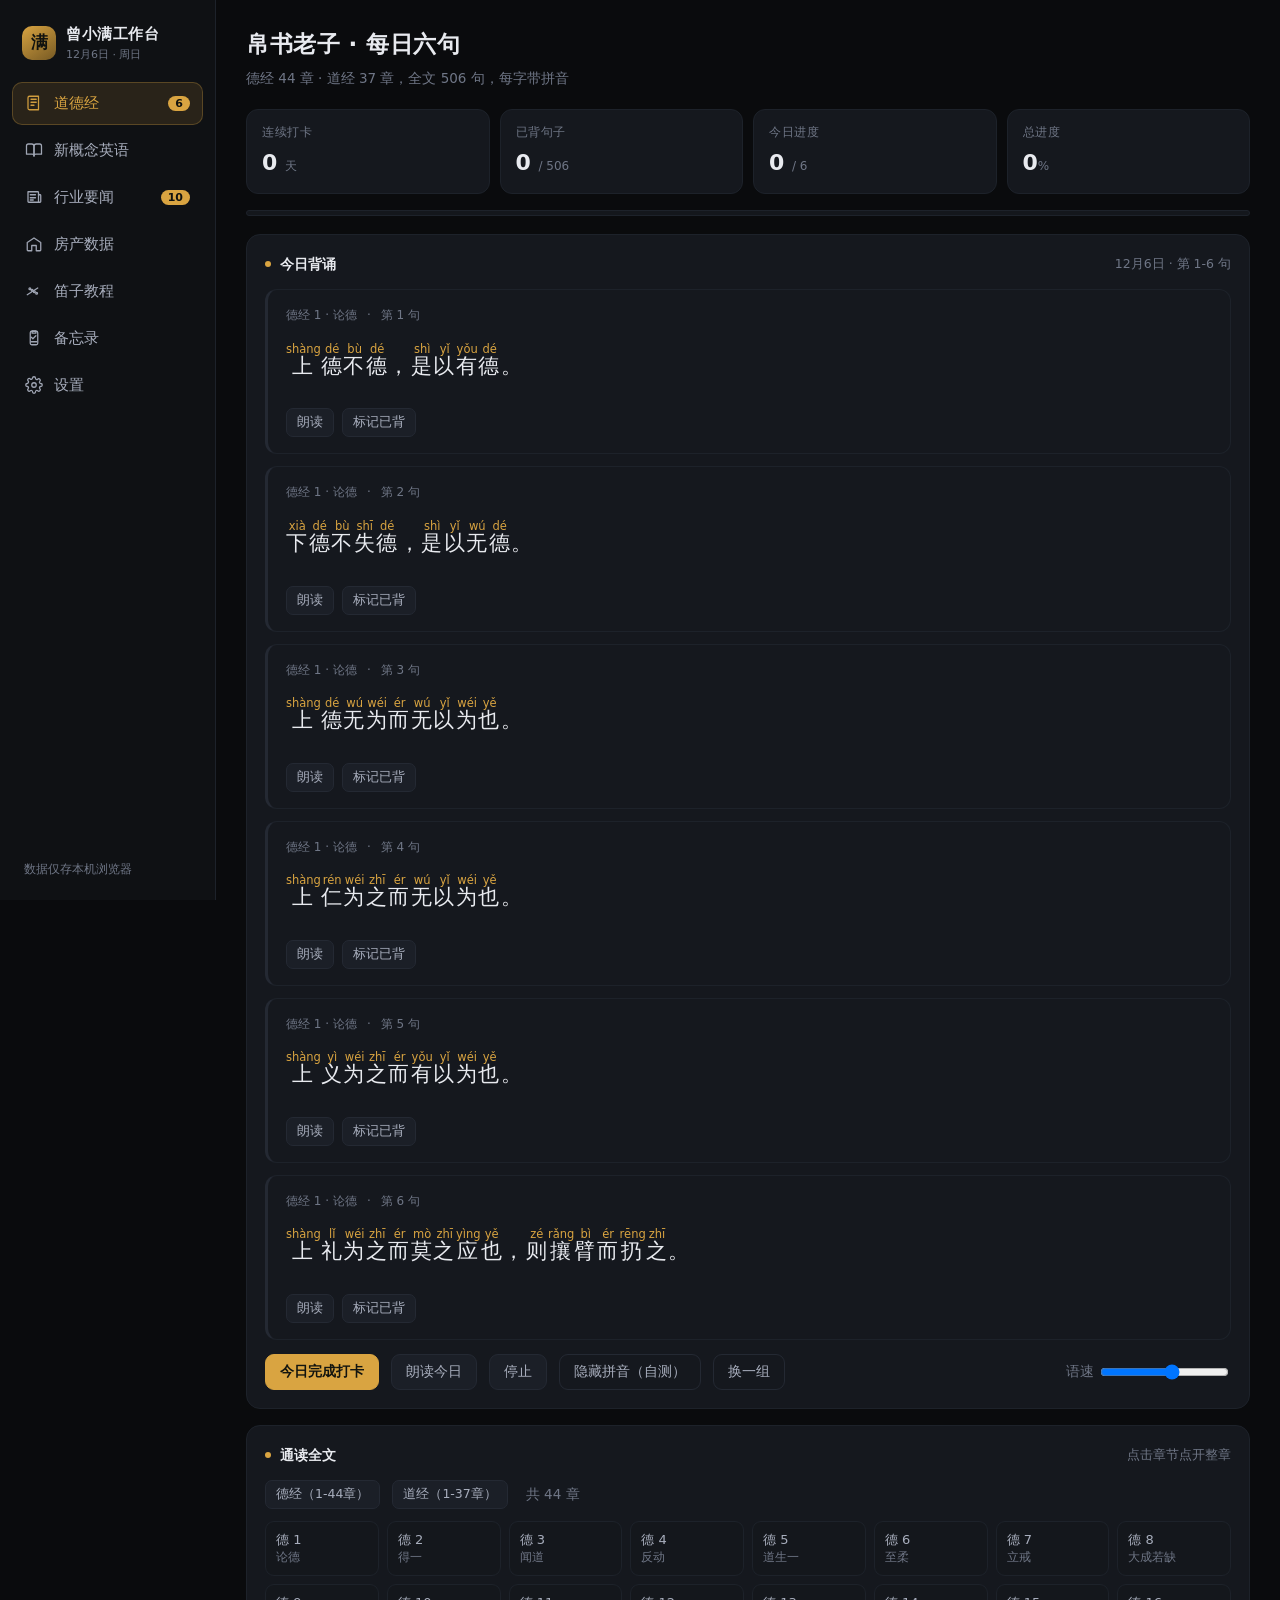
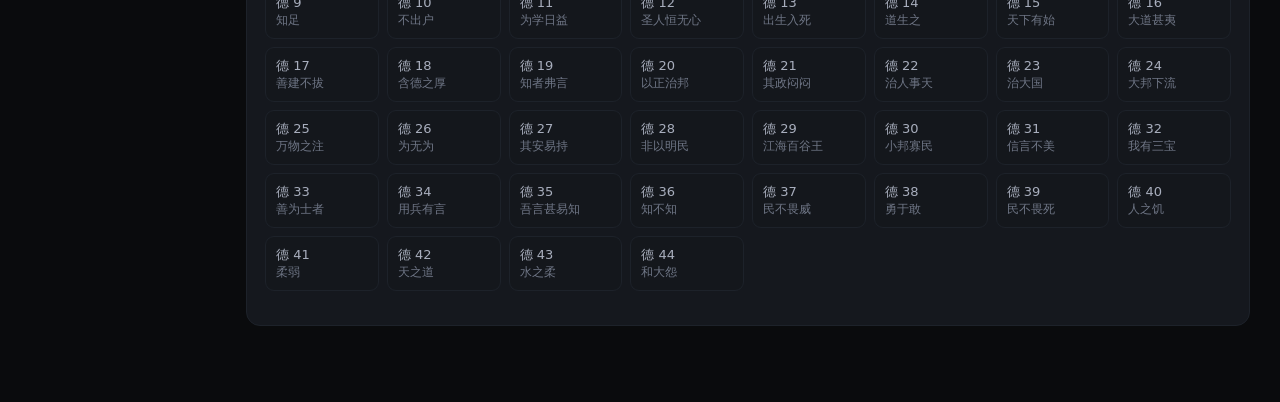
==== index.html @ c58470cd "v1.7: 新增房产数据模块(央行LPR+70城指数+重点城市成交) + 每月19日自动抓取 workflow" ====
<!DOCTYPE html>
<html lang="zh-CN" data-page-node-id="Luz8ak5XFEHIqBhVfdzH4z">
<head data-page-node-id="7lUGBSa52C5rKz70gEhdr4">
<meta charset="UTF-8" data-page-node-id="IwMhmSfh4ZIT3KtiR08w9d">
<meta name="viewport" content="width=device-width, initial-scale=1, viewport-fit=cover" data-page-node-id="08dkoARb58ZtiILYeI0sz1">
<meta name="theme-color" content="#0a0b0d" data-page-node-id="dCWttTe1GUqUoQDDBFRf4I">
<meta http-equiv="Cache-Control" content="no-cache, no-store, must-revalidate" data-page-node-id="1NwEZwRbi9ZlqgXTETFv49">
<title>曾小满工作台</title>
<link rel="manifest" href="manifest.json" data-page-node-id="AVDkP6tYMJr9mOdXj0IAnz">
<link rel="icon" href="img/icon.svg" type="image/svg+xml" data-page-node-id="Hax8AQR1aIvhaW1P1o4qNe">
<link rel="apple-touch-icon" href="img/icon.svg" data-page-node-id="gD5HBX7a0gn1GF2vlXMiFi">
<link rel="stylesheet" href="css/app.css" data-page-node-id="HHECrQnLqqabyIsIvhElID">
</head>
<body data-page-node-id="PocsiNg3I30zT9patgvOGu">

<!-- ============ 侧边导航 ============ -->
<aside class="sidebar" data-page-node-id="FOUEhw876Yixq1wmsqii1W">
  <div class="brand" data-page-node-id="RlIFQmdJxiDcaacjwgnXW1">
    <div class="brand-mark" data-page-node-id="YYNJyfGHpR1i7qrqGJvXm0">满</div>
    <div data-page-node-id="hcUh6gxbhVVAIFBblvk5fF">
      <div class="brand-name" data-page-node-id="RRBYylY0JAmuDzGtoLc6za">曾小满工作台</div>
      <div class="brand-sub" id="todayLabel" data-page-node-id="utsx4I6Cv6FzXMo9dEQek2"></div>
    </div>
  </div>

  <nav class="nav" id="nav" data-page-node-id="cYyTeOq2527cdptrmwfcnu">
    <button class="nav-item active" data-page="ddj" data-page-node-id="C6gcK10HJEV2LJX05V7ef6">
      <svg class="ico" viewBox="0 0 24 24" fill="none" stroke="currentColor" stroke-width="1.7" stroke-linecap="round" stroke-linejoin="round" data-page-node-id="ryz7ilsTwlKafp0VOZvBYE">
        <path d="M4 5a2 2 0 0 1 2-2h12v18H6a2 2 0 0 1-2-2z" data-page-node-id="dybU5FtpGgmdsWSueeFPG3"/><path d="M8 7h7M8 11h7M8 15h4" data-page-node-id="BmCD4wSHDfGoXODVXTSL5e"/>
      </svg>
      <span data-page-node-id="9jwMBr8tv3jcGFJbZ1FCz8">道德经</span><span class="badge" id="badgeDdj" data-page-node-id="RpVi4ZjvvCJjKdtwIa94fu"></span>
    </button>
    <button class="nav-item" data-page="nce" data-page-node-id="2xyaP0ZQq91at9Fxvt2J1S">
      <svg class="ico" viewBox="0 0 24 24" fill="none" stroke="currentColor" stroke-width="1.7" stroke-linecap="round" stroke-linejoin="round" data-page-node-id="2Rf2h5mHnB4oXsJjMPhQJp">
        <path d="M2 6.5A2.5 2.5 0 0 1 4.5 4H9a3 3 0 0 1 3 3v13a2.5 2.5 0 0 0-2.5-2.5H2z" data-page-node-id="5xKIFUFfLBG2kDxR5YjUUT"/>
        <path d="M22 6.5A2.5 2.5 0 0 0 19.5 4H15a3 3 0 0 0-3 3v13a2.5 2.5 0 0 1 2.5-2.5H22z" data-page-node-id="9CnNKI0AAwMBmWBD7gnBSp"/>
      </svg>
      <span data-page-node-id="vf9JyaSODt9KCWkhpWWB2n">新概念英语</span>
    </button>
    <button class="nav-item" data-page="news" data-page-node-id="4YZE0LQQ8DRUGtn1eebu9A">
      <svg class="ico" viewBox="0 0 24 24" fill="none" stroke="currentColor" stroke-width="1.7" stroke-linecap="round" stroke-linejoin="round" data-page-node-id="eGbBC1XbhwiFwAxgkarscE">
        <path d="M4 5h13a1 1 0 0 1 1 1v13H5a1 1 0 0 1-1-1z" data-page-node-id="kd1DsngbKg5f1RSZUX70Vv"/><path d="M18 9h2a1 1 0 0 1 1 1v8a1 1 0 0 1-1 1h-2" data-page-node-id="jc9R0ZQ3zvYRs3a6aEVjCR"/><path d="M7 9h7M7 13h7M7 16h4" data-page-node-id="J7EKRW2H8hFE1WOMZrX7wn"/>
      </svg>
      <span data-page-node-id="fLROBgL7vu8aUaJIuIFXfK">行业要闻</span><span class="badge" id="badgeNews" data-page-node-id="y3aj0ZDEM6xB7IlqQf5Ie8"></span>
    </button>
    <button class="nav-item" data-page="house" data-page-node-id="3EeT4HouSeMaAr3yC5tPfQ">
      <svg class="ico" viewBox="0 0 24 24" fill="none" stroke="currentColor" stroke-width="1.7" stroke-linecap="round" stroke-linejoin="round" data-page-node-id="8VpeYbQnLh7DjTk1Wb2kR3">
        <path d="M3 10l9-6 9 6v10a1 1 0 0 1-1 1h-5v-7h-6v7H4a1 1 0 0 1-1-1z" data-page-node-id="a1BsXw2Rp6WnKy7HpTmZ9J"/>
      </svg>
      <span data-page-node-id="4hBxT9pKqL2cWnYjZm7VnR">房产数据</span>
    </button>
    <button class="nav-item" data-page="flute" data-page-node-id="6DNDGyTHn1Sv8UZuVgrH8E">
      <svg class="ico" viewBox="0 0 24 24" fill="none" stroke="currentColor" stroke-width="1.7" stroke-linecap="round" stroke-linejoin="round" data-page-node-id="PvUoDkMvKPU8tJC6iFeLye">
        <path d="M3 17l14-9" data-page-node-id="6FuBLEncX9RNAD4RdVYesz"/><circle cx="6.5" cy="9" r="1.2" data-page-node-id="vJrytOxiS9z94x91ffuEL2"/><circle cx="9.5" cy="11" r="1.2" data-page-node-id="14ueE5CR1GEbPJ91v8z0W7"/><circle cx="12.5" cy="13" r="1.2" data-page-node-id="voFvx7nWpWFyLs9L4FEH3K"/><circle cx="15.5" cy="15" r="1.2" data-page-node-id="HfoXTAEQYuODHQDOVCivPF"/>
      </svg>
      <span data-page-node-id="6f0JTLal832CPfttPxnN0d">笛子教程</span>
    </button>
    <button class="nav-item" data-page="memo" data-page-node-id="Ja2Nxij6gZ0cDcrIT6blB9">
      <svg class="ico" viewBox="0 0 24 24" fill="none" stroke="currentColor" stroke-width="1.7" stroke-linecap="round" stroke-linejoin="round" data-page-node-id="tuw6QqFr9ivmNo6zjWdeVp">
        <path d="M9 3h6a2 2 0 0 1 2 2v14a2 2 0 0 1-2 2H9a2 2 0 0 1-2-2V5a2 2 0 0 1 2-2z" data-page-node-id="t10vVkef1PZMtI9M4WA4LO"/>
        <path d="M9.5 2.5h5v3h-5z" data-page-node-id="07Ce7qZ5UwAuVZDMhvCS9P"/><path d="M8.5 11l2 2 4-4" data-page-node-id="j0caNa89HBwWFo7AZuQ6Fu"/><path d="M8.5 17h7" data-page-node-id="Q7MuQ8657dwKmuXBcavXuc"/>
      </svg>
      <span data-page-node-id="BHsUxkCpSFmCbnm3fIKbZh">备忘录</span><span class="badge" id="badgeMemo" data-page-node-id="laOmhOYPkXO9mQB9HtvcSL"></span>
    </button>
    <button class="nav-item" data-page="settings" data-page-node-id="e7VZFsTqoCG7Y7XyBzZjJR">
      <svg class="ico" viewBox="0 0 24 24" fill="none" stroke="currentColor" stroke-width="1.7" stroke-linecap="round" stroke-linejoin="round" data-page-node-id="efQCD38U7yTF5gGj9tcvYu">
        <circle cx="12" cy="12" r="3" data-page-node-id="F70PR65SyQMEMqTyAEV7Yk"/><path d="M19.4 15a1.7 1.7 0 0 0 .34 1.87l.06.06a2 2 0 1 1-2.83 2.83l-.06-.06a1.7 1.7 0 0 0-1.87-.34 1.7 1.7 0 0 0-1 1.56V21a2 2 0 1 1-4 0v-.09a1.7 1.7 0 0 0-1.1-1.56 1.7 1.7 0 0 0-1.87.34l-.06.06a2 2 0 1 1-2.83-2.83l.06-.06a1.7 1.7 0 0 0 .34-1.87 1.7 1.7 0 0 0-1.56-1H3a2 2 0 1 1 0-4h.09A1.7 1.7 0 0 0 4.6 8.6a1.7 1.7 0 0 0-.34-1.87l-.06-.06a2 2 0 1 1 2.83-2.83l.06.06a1.7 1.7 0 0 0 1.87.34H9a1.7 1.7 0 0 0 1-1.56V3a2 2 0 1 1 4 0v.09a1.7 1.7 0 0 0 1 1.56 1.7 1.7 0 0 0 1.87-.34l.06-.06a2 2 0 1 1 2.83 2.83l-.06.06a1.7 1.7 0 0 0-.34 1.87V9a1.7 1.7 0 0 0 1.56 1H21a2 2 0 1 1 0 4h-.09a1.7 1.7 0 0 0-1.51 1z" data-page-node-id="Y8hiuijXWQnzWMFpYitsBC"/>
      </svg>
      <span data-page-node-id="EyOkqzqIvqiW78zddom6J6">设置</span>
    </button>
  </nav>

  <div class="side-foot" data-page-node-id="GaqgnZpnGIyjDJIwAmcjCl">
    <div class="mini" id="footTip" data-page-node-id="7lds5l53r2eEzRrZGVGs7T">数据仅存本机浏览器</div>
  </div>
</aside>

<!-- ============ 主内容 ============ -->
<main class="main" data-page-node-id="IpF6J9o9ykCHVHRKhxDVGy">

  <!-- ---------- 道德经 ---------- -->
  <section class="page active" id="page-ddj" data-page-node-id="31OmGoAz9QCEC80JoAWCCa">
    <div class="page-head" data-page-node-id="eLjvFNG22IgmmAgTT7pMkk">
      <h1 class="page-title" data-page-node-id="0ZvUp0k6jldNwvorbAGwcO">帛书老子 · 每日六句</h1>
      <div class="page-desc" data-page-node-id="NY0t2izxuMaiyCQZS0EPNK">德经 44 章 · 道经 37 章，全文 506 句，每字带拼音</div>
    </div>

    <div class="stats" data-page-node-id="b12s8wdujOa0xMdr8Pti9c">
      <div class="stat" data-page-node-id="xLproAgnJKEmWam7WGDYxG"><div class="k" data-page-node-id="erCF8qjcOs9PGKFWu5fKD5">连续打卡</div><div class="v" id="ddjStreak" data-page-node-id="ocdso5XiONxVJo6w9fKche">0 <small data-page-node-id="jB84eVoIRiNdeZRzrXEExO">天</small></div></div>
      <div class="stat" data-page-node-id="rdF0NSXWY6C2Gy2saGCWHJ"><div class="k" data-page-node-id="fZf5BsoP7BAAFQLaqdpySP">已背句子</div><div class="v" id="ddjDone" data-page-node-id="lKnUc12gRhxAT4VlheqvDL">0 <small data-page-node-id="TUkG4rjSvs16J0o28RM6Bo">/ 506</small></div></div>
      <div class="stat" data-page-node-id="UuEYYEglg5v8Mlmjjz1g8d"><div class="k" data-page-node-id="3FYgBZDllNf2R50waZKAMi">今日进度</div><div class="v" id="ddjToday" data-page-node-id="BhsAAVXdFwVDLQM83MyOaH">0 <small data-page-node-id="5iq2mJKdgXOlWhLvHurhwj">/ 6</small></div></div>
      <div class="stat" data-page-node-id="KKOPzlFWFGy1lPndNyfc2f"><div class="k" data-page-node-id="CwMTHqP4WyjRCSgZzn8DBj">总进度</div><div class="v" id="ddjPct" data-page-node-id="Qf0wfWhsTuLp2YKSMXMXBz">0<small data-page-node-id="lwC8MhDHdB8LE6ANcYLquT">%</small></div></div>
    </div>
    <div class="bar" style="margin-bottom:18px" data-page-node-id="PEObBfl4a2Vy0JWCaRjDH9"><i id="ddjBar" style="width:0" data-page-node-id="Y1uYtXj2Cwd6hO2FxTr9MI"></i></div>

    <div class="card" id="ddjReviewCard" style="display:none" data-page-node-id="HeeO3gDLRfovTifofQylLi">
      <div class="card-title" data-page-node-id="C1eauwNc4rMzHdKF8uaLUg"><span class="dot" data-page-node-id="M1ObsSgvvWy5BcZOWtleaL"></span>温故昨日<span class="right" data-page-node-id="NU1H4ww9cZjQBXpP4EcT27">先过一遍昨天背的</span></div>
      <div id="ddjReview" data-page-node-id="iRvx27BY5LGgo4oTvti9Lq"></div>
    </div>

    <div class="card" data-page-node-id="IlM28zqVG8EeJEf2uCtqCP">
      <div class="card-title" data-page-node-id="LTkiL56wcvVyGPZaDYUERI">
        <span class="dot" data-page-node-id="zhzaHH922HHMvSupB3S1WW"></span>今日背诵
        <span class="right" id="ddjTodayLabel" data-page-node-id="9kPDpToE8PgbIRaxNCCKof"></span>
      </div>
      <div id="ddjTodayList" data-page-node-id="nfPOTrKHrlR0q47kePS4Ug"></div>
      <div class="row" style="margin-top:14px" data-page-node-id="OE4R2QyMVZhSIFS5XP8fJk">
        <button class="btn primary" id="ddjFinishBtn" data-page-node-id="jMDUCCcsa1bxczxtnxhbhI">今日完成打卡</button>
        <button class="btn" id="ddjSpeakAll" data-page-node-id="ZCBUynaoF9gihbmUv24Qnh">朗读今日</button>
        <button class="btn" id="ddjStopSpeak" data-page-node-id="4AHgn2pce6CxC2na923aFH">停止</button>
        <button class="btn ghost" id="ddjTogglePy" data-page-node-id="FJPmJeAWni1LteJBeRT793">隐藏拼音（自测）</button>
        <button class="btn ghost" id="ddjResetToday" data-page-node-id="HNGli5F81nxnMnwngJU245">换一组</button>
        <label class="page-desc" style="margin-left:auto;white-space:nowrap" data-page-node-id="zzMNLgdsmF2XjVDLViGJat">语速
          <input type="range" id="ddjRate" min="0.5" max="1.3" step="0.05" value="0.95" style="vertical-align:middle" data-page-node-id="iUlbD2YqnbFiJH0tkjrx3K">
        </label>
      </div>
    </div>

    <div class="card" data-page-node-id="d51GjDrVB1B7Gu4zwcLAC2">
      <div class="card-title" data-page-node-id="LAXwdvuWAdGKonvqUktR95"><span class="dot" data-page-node-id="TfNQIPwFGw1e6dOHIFFlFp"></span>通读全文<span class="right" data-page-node-id="WLWCMRnCaNQuDHMhhpo8LA">点击章节点开整章</span></div>
      <div class="row" style="margin-bottom:12px" data-page-node-id="1jFxy1xNEjfnnJvohynlsj">
        <button class="btn sm" data-part="0" data-page-node-id="eaETsxHQVhNJ7UEOPbmBFE">德经（1-44章）</button>
        <button class="btn sm" data-part="1" data-page-node-id="TxruyKezsmFAQZzAp0wHY9">道经（1-37章）</button>
        <span class="page-desc" style="margin-left:6px" id="ddjPartHint" data-page-node-id="UzREjGGmqCbPkF5KGCjOge"></span>
      </div>
      <div class="chapter-grid" id="ddjChapters" data-page-node-id="cB5DfzbAnzK3tNJ7kf8Vv7"></div>
      <div id="ddjChapterView" style="margin-top:16px" data-page-node-id="UqQA2NoK1X5gri2giokhwB"></div>
    </div>
  </section>

  <!-- ---------- 新概念英语 ---------- -->
  <section class="page" id="page-nce" data-page-node-id="bmCJO1aYeGzGluKzhrM2Xh">
    <div class="page-head" data-page-node-id="R32uTrAio8ZznHXLNvamfy">
      <h1 class="page-title" data-page-node-id="BQyCGV0G44cgSYx7U25QEP">新概念英语 · 点读</h1>
      <div class="page-desc" data-page-node-id="JBZYlsdUeY7dJ9W4Oh8DEH">第一册（英语初级）· 点击句子或单词即可朗读</div>
    </div>

    <div class="card" data-page-node-id="SWFUJx8bw78tfFFjCjEEOq">
      <div class="card-title" data-page-node-id="8sUoLsd30ZeVFn5Q29X4fK"><span class="dot" data-page-node-id="n5EXdV2GyA5VS1cJL6SLfI"></span>选择课文<span class="right" id="nceCount" data-page-node-id="ehWjQI09jOlpII5XtwIGY3"></span></div>
      <div class="nce-list" id="nceList" data-page-node-id="7LMKR4i0vpDfHdOBUwX9Ab"></div>
    </div>

    <div class="card" data-page-node-id="pvBBPvD5UNLGJYIpaspX01">
      <div class="card-title" data-page-node-id="ZD0gsbghOwI8jwjaou40MA">
        <span class="dot" data-page-node-id="bCtf6pWLjgWWlhDPdOF4uG"></span><span id="nceTitle" data-page-node-id="1GHVHuaN62F6ZHa2BRWthh">Lesson</span>
        <span class="right" data-page-node-id="ujmYEj32BZOajDTT3CjdRP">
          <label class="page-desc" data-page-node-id="7LC1IsqLK7uCoqKOrgXxOA">语速 <input type="range" id="nceRate" min="0.5" max="1.3" step="0.05" value="0.9" style="vertical-align:middle" data-page-node-id="veLWXm4aF29N3U5EYPTQ25"></label>
        </span>
      </div>
      <div id="nceBody" data-page-node-id="pEplFR8D31ssmTccjYGz1k"></div>
      <div class="row" style="margin-top:14px" data-page-node-id="CD4ej4NL8EshDKiFyizfHb">
        <button class="btn primary" id="ncePlayAll" data-page-node-id="w7me27mdhPnNVRwDvNANi3">整课朗读</button>
        <button class="btn" id="nceStop" data-page-node-id="yiEO4bxmBRkUz1QkHDtqUT">停止</button>
        <button class="btn ghost" id="nceFollow" data-page-node-id="D9lHkYFGfyyuAgUj7srVoL">跟读模式</button>
        <button class="btn ghost" id="nceToggleZh" data-page-node-id="9ehc1xTLYN5J5M3ZajAV5J">隐藏中文</button>
        <button class="btn ghost" id="nceDictation" data-page-node-id="131a9afa5OT6daK37cZvE0">听写模式</button>
        <button class="btn ghost" id="nceDone" data-page-node-id="pEHkQ41FvSeRkFtpju5Wvg">今日已读打卡</button>
      </div>
    </div>

    <div class="card" data-page-node-id="rIS86JebVBA9ilYYKk0ybv">
      <div class="card-title" data-page-node-id="fx8toXKTqgcN2w11uHxJM5"><span class="dot" data-page-node-id="Km1EUMERGLlHYLEoLBqIkv"></span>本课生词<span class="right" data-page-node-id="zs5BN6pU4xcOmhoGPsfxCc">点击朗读</span></div>
      <div class="chapter-grid" id="nceWords" data-page-node-id="7qRE4BVKZhfgXaGx2MFIQS"></div>
    </div>
  </section>

  <!-- ---------- 行业要闻 ---------- -->
  <section class="page" id="page-news" data-page-node-id="cgK8BPpxSJwmBiBj9LCxPF">
    <div class="page-head" data-page-node-id="Y7qe3U4ZHgCeH35kESSzwg">
      <h1 class="page-title" data-page-node-id="2pUjJaRT4hhldyt8yLFy5y">每日要闻</h1>
      <div class="page-desc" data-page-node-id="p3gYQO3bEzPov1JNbPw4AV">助贷 / 信贷政策 · 房地产动态，每天 10 条，自动更新</div>
    </div>

    <div class="stats" data-page-node-id="Is9cJplQxQZxQoT98OgKTG">
      <div class="stat" data-page-node-id="KykWG8bxhA5e2w3PAFl2in"><div class="k" data-page-node-id="z3mOt6r2hbzmD3esWuBoRB">更新日期</div><div class="v" id="newsDate" style="font-size:17px" data-page-node-id="HcTzdFVNjnEzSuUxm8SMBi">—</div></div>
      <div class="stat" data-page-node-id="gcI4LDhU155oFSEOZMDTpE"><div class="k" data-page-node-id="hrKSI0ojXlDI954zkVEFXz">未读</div><div class="v" id="newsUnread" data-page-node-id="j6OgPSidtB33ohZNj43La3">0 <small data-page-node-id="q79Rc3npfHBBq1iao5S6oa">/ 10</small></div></div>
      <div class="stat" data-page-node-id="UEvaSOPNjvGZCksdwEPMY8"><div class="k" data-page-node-id="H2zG45l2H27QJp55GRPdXV">助贷 / 信贷</div><div class="v" id="newsCredit" data-page-node-id="h0ETEi2Ig9V7zpSiMuJa6Y">0 <small data-page-node-id="vz8oaqeLV1ziAaZRa69aM9">条</small></div></div>
      <div class="stat" data-page-node-id="MrpzoOPdxF7o0RDvWaOSGg"><div class="k" data-page-node-id="FfUFQ4dE3E9vh0Y0gyhCYN">房地产</div><div class="v" id="newsProp" data-page-node-id="bIBI8RrX6QHa45kdWEJQiY">0 <small data-page-node-id="Xil3sWHLVhHqER9SlyA1MG">条</small></div></div>
    </div>

    <div class="row" style="margin-bottom:14px" data-page-node-id="XyW4vhnFVqjyLM8zuvdDrV">
      <button class="btn sm" data-group="all" data-page-node-id="lC2zcTCcuGyKEtEEFAsP72">全部</button>
      <button class="btn sm" data-group="credit" data-page-node-id="JFssdYWhr6G0oz3UdJPmFN">助贷 / 信贷</button>
      <button class="btn sm" data-group="property" data-page-node-id="OOnTlL42zRkCcQQmBIOfVQ">房地产</button>
      <button class="btn ghost sm" id="newsReadAll" data-page-node-id="TAdPG4CrbWfMWvCRaxlA1R">全部标记已读</button>
    </div>

    <div id="newsList" data-page-node-id="qYWG9XsMpBwz8Q5pBCisiB"></div>
  </section>

  <!-- ---------- 房产数据 ---------- -->
  <section class="page" id="page-house">
    <div class="page-head">
      <h1 class="page-title">全国房产数据</h1>
      <div class="page-desc">央行 LPR · 国家统计局 70 城指数 · 重点城市成交（颗粒度：城市/项目级） · 数据更新：<b id="houseUpdated"></b></div>
    </div>

    <div class="card">
      <div class="card-title"><span class="dot"></span>央行 LPR 利率历史<span class="right">每月 20 日 9:15 公布</span></div>
      <div id="houseLprBody"></div>
      <div class="page-desc" style="margin-top:8px">数据源：中国人民银行（pbc.gov.cn）公开公告</div>
    </div>

    <div class="card">
      <div class="card-title"><span class="dot"></span>国家统计局 70 城价格指数（环比）<span class="right">每月 15-18 日发布</span></div>
      <div class="row" style="margin-bottom:8px" id="houseIndexTabs">
        <button class="btn sm active" data-kind="new">新建商品住宅</button>
        <button class="btn sm" data-kind="used">二手住宅</button>
      </div>
      <div id="houseIndexBody"></div>
      <div class="page-desc" style="margin-top:8px">数据源：国家统计局 stats.gov.cn 70 个大中城市商品住宅销售价格指数（环比/同比）</div>
    </div>

    <div class="card">
      <div class="card-title"><span class="dot"></span>重点城市商品房月度成交<span class="right">月报数据</span></div>
      <div id="houseDealBody"></div>
      <div class="page-desc" style="margin-top:8px">数据源：深圳/上海/北京/广州 住建局公开月报（颗粒度：城市整体）</div>
    </div>

    <div class="card" style="background:rgba(255,255,255,0.02)">
      <div class="page-desc">
        <b style="color:var(--text)">⚠️ 数据范围说明</b><br>
        本工作台数据为官方公开的城市/项目级趋势，<b style="color:var(--text)">不包含具体小区的实时挂牌价与逐套成交记录</b>。
        如需查询某个小区的实时挂牌/历史成交，请到贝壳/链家/乐有家 APP 直接搜索；或接入合规的 B 端数据服务（如数粮数据、房讯数据，年费 800-8000 元）。
      </div>
    </div>
  </section>

  <!-- ---------- 笛子教程 ---------- -->
  <section class="page" id="page-flute" data-page-node-id="Z0DUJvIIJkSeXrIYmUklBd">
    <div class="page-head" data-page-node-id="EYM59qx4QhAKJTP3wifVhB">
      <h1 class="page-title" data-page-node-id="NA9mBrtRGDPhESsvmkaqsy">自学竹笛</h1>
      <div class="page-desc" id="fluteDesc" data-page-node-id="SFIi9Jn53ObFCizpuaPI0c">从吹响第一个音到《姑苏行》，每课配视频</div>
    </div>

    <div class="stats" data-page-node-id="I2Lt1RqTQL0KU8AABpwAVa">
      <div class="stat" data-page-node-id="RLTHaQsatpRvX2AGQ2Pmyn"><div class="k" data-page-node-id="gaH3VGleJ6492ogzhghaou">已完成</div><div class="v" id="fluteDone" data-page-node-id="VcL1qS9EhtNeBAJ73TqtQQ">0 <small data-page-node-id="KtmWHC3SebgB3dFweUCLbn">/ 20</small></div></div>
      <div class="stat" data-page-node-id="7lbJolfsivVa7vSQjhoXBH"><div class="k" data-page-node-id="wrQutWdArj3cmeiODxEKNh">连续练习</div><div class="v" id="fluteStreak" data-page-node-id="iMXeSRmFqE9hpBzR1uAyCh">0 <small data-page-node-id="HXUtpqiw4cWmvy700U7wSK">天</small></div></div>
      <div class="stat" data-page-node-id="g2W7uhBb5IEbf3hQL4gej1"><div class="k" data-page-node-id="BQnbtD87NxtLC5lKEOcLMs">今日练习</div><div class="v" id="fluteToday" data-page-node-id="9xj004WtyeEG7EQPM6Uomj">未开始</div></div>
    </div>

    <div class="card" data-page-node-id="n1J4ZM6P3h7secWb27VLGh">
      <div class="card-title" data-page-node-id="9OBE2utkmw4txhlAjoauRD"><span class="dot" data-page-node-id="kd5bKOYzdedYswysabZG1f"></span>练习计时<span class="right" id="fluteTotal" data-page-node-id="DWPZOsCqC7YhJbNXbrbj7r"></span></div>
      <div class="row" data-page-node-id="8doVgTE0HdyAKECABrW4cO">
        <button class="btn primary" id="fluteStart" data-page-node-id="Yy7w7gvFxJ9QhCx55atMK9">开始练习</button>
        <button class="btn" id="fluteStopTimer" data-page-node-id="pWxJOd4ffXnqo6pQhInvF8">结束</button>
        <span id="fluteClock" style="font-size:24px;font-weight:700;letter-spacing:1px" data-page-node-id="OpDANUJKheTxQuApH9tgD6">00:00</span>
        <span class="page-desc" data-page-node-id="UdM7erPly65ypZ10gphO8g">今天已练 <b id="fluteMins" data-page-node-id="QKX7QgySbHIobN1HfcVDsb">0</b> 分钟</span>
      </div>
    </div>

    <div id="fluteCourse" data-page-node-id="jdbdQPlfnuFnFP1scmvn94"></div>

    <!-- 练习备忘录（快捷入口，与「备忘录」页共用同一份数据） -->
    <div class="card" id="memoCard" data-page-node-id="v2wknkDn8J7vRkHNUXxeUa">
      <div class="card-title" data-page-node-id="IViMRx1XojeGm1kcBxwonW">
        <span class="dot" data-page-node-id="pVWQL8nC1NpKsYP1FBGwMY"></span>练习备忘
        <span class="right" id="memoCount" data-page-node-id="GKyYFZxGFkXsATBBEhxKLJ"></span>
      </div>
      <div class="memo-form" data-page-node-id="fvEddNTqApDorrPkmyIhzF">
        <div class="row" data-page-node-id="6M5DemOVK9F1Ozx3DGgZVu">
          <input id="memoQuickText" class="inp" maxlength="200" style="flex:1;min-width:180px" placeholder="随手记一条：今晚练五声音阶 10 分钟…" data-page-node-id="0eeaHiAcDHGshqspwAfWKV" />
          <input type="time" id="memoQuickTime" class="inp sm" title="闹铃时间（可空）" data-page-node-id="bawtWdtsFhwQjzwUXEjm7V" />
          <button class="btn primary sm" id="memoQuickAdd" data-page-node-id="XUrLUxaLAsK9MFMUE0LLAI">添加</button>
        </div>
        <div class="page-desc" style="margin-top:6px" data-page-node-id="DrjQpaKtzCyLm23KgmILw2">日期自动记今天 · 填时间即设闹铃 · <a href="javascript:;" id="memoGo" data-page-node-id="SCqbXp1hV94KrId7prOgL3">打开完整备忘录 →</a></div>
      </div>
      <div id="memoQuickList" data-page-node-id="7P5j8raS1TbLcOHFpjNVYA"></div>
    </div>

    <div class="card" data-page-node-id="moNy3cBCor6buGJB6Wvjef">
      <div class="card-title" data-page-node-id="PWxGHFRftpZWNgcK89Xp3S"><span class="dot" data-page-node-id="rEWCiZCf0hVVGQRx4MeG1q"></span>筒音作 5 指法表<span class="right" data-page-node-id="DIMtqqFIjrQbv0JmDRXDkc">● 按孔　○ 开孔</span></div>
      <table class="finger-table" data-page-node-id="iy0AkKfuZHL1IDqOnfmMPM">
        <thead data-page-node-id="cnz2IlFE6yAp171fI40DvS"><tr data-page-node-id="QL3roMcvjsFXyjn2z4xfWR"><th data-page-node-id="rRpoaxxxAuKtiF5qc8kUjo">音</th><th data-page-node-id="hE7wCY4EIwn4s4KS2niSkd">第1孔</th><th data-page-node-id="DUqLAP1QPhDWvUzDTaWzTJ">第2孔</th><th data-page-node-id="VRLPoqf9MB2s5bPdwQ8LUa">第3孔</th><th data-page-node-id="tG91rVQJx2oMkKIa3HQzpf">第4孔</th><th data-page-node-id="5Kd50GtJAzF5cKDqW7sBDX">第5孔</th><th data-page-node-id="wGLfj53cGoYEV6EApyZFAR">第6孔</th></tr></thead>
        <tbody id="fingerBody" data-page-node-id="gynHsqSKqHqnAhwxWme7of"></tbody>
      </table>
    </div>
  </section>

  <!-- ---------- 备忘录 ---------- -->
  <section class="page" id="page-memo" data-page-node-id="OPgixPLgT5sffTansN58Bn">
    <div class="page-head" data-page-node-id="GmV5ECAFVutmqy8RPczRWx">
      <h1 class="page-title" data-page-node-id="OXDcuceJgiJBrOMwfy1LEv">备忘录</h1>
      <div class="page-desc" data-page-node-id="SHuOFAieJmURigQmDsBRIb">像 iPhone 备忘录一样随手记 · 边写边存 · 日期自动生成</div>
    </div>

    <div class="stats" data-page-node-id="30st7QrndCWfythTYFCs3F">
      <div class="stat" data-page-node-id="HxwF88BHVqF6NvYBr6oHeO"><div class="k" data-page-node-id="GfqaC1NMedudHTTKYUMxQ7">全部</div><div class="v" id="memoStatAll" data-page-node-id="fI7OGzbemnxJhZCPEt8Giq">0 <small data-page-node-id="ODoJ7Fyl3kx22rU0xIVIIA">条</small></div></div>
      <div class="stat" data-page-node-id="iC1fUF9mexE5CAgOH99C76"><div class="k" data-page-node-id="jPzFjq7TKeOkCpK7g8FKCt">今天写</div><div class="v" id="memoStatToday" data-page-node-id="1Jh5OoPDcdgtULxvLpmKTu">0 <small data-page-node-id="okPR9op3R66ZgAfiHWOic4">条</small></div></div>
      <div class="stat" data-page-node-id="qyEM8e6ioIom317HBhydj0"><div class="k" data-page-node-id="rrjVouMdrMmDbNBOgisTY1">待办</div><div class="v" id="memoStatOpen" data-page-node-id="g2DAo62BN0cFsIfbcQyXRD">0 <small data-page-node-id="R7XDNwTDX87zP9jNCwJA9f">条</small></div></div>
      <div class="stat" data-page-node-id="piAhwEwPqQwKQzdkGk7ugU"><div class="k" data-page-node-id="SDVXzGNhgNyZxHoUySGWe2">已完成</div><div class="v" id="memoStatDone" data-page-node-id="rlAlVH6RqkvgBsHlNyZkbJ">0 <small data-page-node-id="iumjLzu4ZXF4ywKre4G7pu">条</small></div></div>
    </div>

    <div class="memo-app" id="memoApp" data-page-node-id="ozJBoSF2vF7phT7uRvBh5C">
      <!-- 左：便签列表 -->
      <div class="memo-side" data-page-node-id="2en98AKipk7lOJp3DGnCkT">
        <div class="memo-top" data-page-node-id="312Va43Mbz2AaWxOnALHTy">
          <input id="memoSearch" class="inp sm" placeholder="搜索备忘…" style="flex:1;min-width:0" data-page-node-id="fQAuvkTIC1EMi86xEzLjXz">
          <button class="btn primary sm" id="memoNew" data-page-node-id="870JBIpFVEj3XtQ6GgsQVP">＋ 新建</button>
        </div>
        <div class="row" id="memoFilter" style="gap:6px;padding:0 2px 8px" data-page-node-id="GGlwt8oO0HNAiEw8h4EZ47">
          <button class="btn sm" data-f="all" data-page-node-id="mQD8lSgbZPjuwBD9YpTQzF">全部</button>
          <button class="btn sm" data-f="open" data-page-node-id="fsV9yyYJnlzVSYU0MRKisH">待办</button>
          <button class="btn sm" data-f="done" data-page-node-id="UpFnjFAhoBLQjAzDEgXF2p">已完成</button>
          <button class="btn sm ghost" id="memoClearDone" style="margin-left:auto" data-page-node-id="AXmFhCQLNhm9EXK24lgNLo">清已完</button>
        </div>
        <div id="memoNotes" class="memo-notes" data-page-node-id="GT764fpsdjClkqkG4bqBHd"></div>
      </div>

      <!-- 右：编辑区 -->
      <div class="memo-pane" data-page-node-id="B398ecJbBqmgDDMlYz4GVu">
        <div id="memoEditor" class="memo-editor" style="display:none" data-page-node-id="3GoRunnk6sngLtiLEv1Gyy">
          <div class="memo-ed-top" data-page-node-id="RMEjFzUIr8nGVNk01vtx89">
            <button class="btn sm ghost memo-back" id="memoBack" data-page-node-id="Q6pXTUg7BwLLBHiCBmGz0U">‹ 返回</button>
            <span class="memo-ed-date" id="memoEdDate" data-page-node-id="Nyr7R21E4bLKB7FDxb6Cbz"></span>
            <span class="memo-saved" id="memoSaved" data-page-node-id="FFw9nWWqzYSqVMfmJZOcVi"></span>
            <span class="memo-ed-acts" data-page-node-id="cpKsIt3J38EzT1CiSrvd0x">
              <button class="btn sm" id="memoDone" data-page-node-id="xRWsJRun2k96VPzWGvdsdc">标记完成</button>
              <button class="btn sm ghost" id="memoPin" data-page-node-id="6ikRKDocifhMajctPxah7x">置顶</button>
              <button class="btn sm ghost" id="memoDel" style="color:#e05252;border-color:#4a2626" data-page-node-id="LWEXWNXh5XipqegvAXDrAa">删除</button>
            </span>
          </div>
          <div class="row" style="gap:8px;padding:0 2px 10px" data-page-node-id="aoXeSAYmkJ63e881wJhL9l">
            <label class="memo-field" data-page-node-id="mVYlIDKoL2AGEnruQTl1dk">日期<input type="date" id="memoEdDay" class="inp sm" data-page-node-id="zntGorw8DiIvgrISyTJ0GZ"></label>
            <label class="memo-field" data-page-node-id="3MDgEa3yTLTRGzcJTihT7A">闹铃<input type="time" id="memoEdTime" class="inp sm" data-page-node-id="QAzchRLR9wwBrMVlDp4AL6"></label>
            <button class="btn sm ghost" id="memoBell" data-page-node-id="QEjyWF8dF7IW4KzPYrPeUW">开启通知</button>
            <button class="btn sm ghost" id="memoTest" data-page-node-id="4IHA8OOXlq0lBqCCqQaf9h">试听铃声</button>
            <span class="page-desc" id="memoPerm" data-page-node-id="m5DyPa3SBPNoPIn1Vx1X71"></span>
          </div>
          <textarea id="memoEdText" class="memo-ta" placeholder="写点什么…&#10;第一行会作为标题，随时写随时存"></textarea>
        </div>
        <div id="memoEmpty" class="empty" data-page-node-id="CLgBp5p4C1FwB2O8kUlb6F">左边选一条，或点「＋ 新建」写一条</div>
      </div>
    </div>
  </section>

  <!-- ---------- 设置 ---------- -->
  <section class="page" id="page-settings" data-page-node-id="LCpTY5JuagyiiGu9Fllf2v">
    <div class="page-head" data-page-node-id="yaDMYZaoFKLIJnCEzfAUON">
      <h1 class="page-title" data-page-node-id="wlxGmWxf0X6UwqaXuibDPI">设置</h1>
      <div class="page-desc" data-page-node-id="d553rmsS6AHZMoDEzBh3iC">所有数据保存在本机浏览器，可导出备份</div>
    </div>

    <div class="card" data-page-node-id="KnNbwcy9upx09uQbuOhEBJ">
      <div class="card-title" data-page-node-id="EZnObWZ6tAE4R6SLCh2AIE"><span class="dot" data-page-node-id="3iuX2IBxjX8WQdElPhYg2k"></span>外观</div>
      <div class="setting-row" data-page-node-id="5yl44ThS6gaxqt2LfAUQqR">
        <div class="label" data-page-node-id="NZu3aImt1tsQFxxUeDAiba"><div class="n" data-page-node-id="4a9okcPZDEFRFu0k9FJ0yo">主题主色</div><div class="d" data-page-node-id="gcukEFW8L3bNPRCXkz74Tm">黑色背景下的强调色</div></div>
        <div class="swatches" id="swatches" data-page-node-id="pDwB11Y6NB0DGfJDQEbA0o"></div>
      </div>
      <div class="setting-row" data-page-node-id="IoX1jOn2r1qPfoCdkysXA0">
        <div class="label" data-page-node-id="a5BX0nWsCKy3iNA4Xi6CC6"><div class="n" data-page-node-id="62sghCaMHZjffqSK3peYyC">道德经正文字号</div><div class="d" data-page-node-id="UbravynA0C1BK7nRfvoxut">手机上建议 17-19</div></div>
        <input type="number" id="setDdjSize" min="15" max="30" step="1" style="width:90px" data-page-node-id="qHAzn3o9CYHHOyzt4512Qh">
      </div>
    </div>

    <div class="card" data-page-node-id="aHTKxSyze7B41BhvEEg95g">
      <div class="card-title" data-page-node-id="xHAhxc3tqKMB7Kg95Vw9j7"><span class="dot" data-page-node-id="298xHa8iE5MHxJpKnAW9vR"></span>学习计划</div>
      <div class="setting-row" data-page-node-id="4kx2Q2jkusQ3MVSMPjGVcA">
        <div class="label" data-page-node-id="BQqOx4NvJknC9NYldCIeoc"><div class="n" data-page-node-id="f1e4luFW4o6rSIWsbyYidI">每日背诵句数</div><div class="d" data-page-node-id="jKpZHjIQhHn8umi98M56Mz">默认 6 句</div></div>
        <input type="number" id="setPerDay" min="1" max="30" step="1" style="width:90px" data-page-node-id="5C2E4AYs7KlSv59XTtIJes">
      </div>
      <div class="setting-row" data-page-node-id="Xn91oWxbu5sN2eLkLF7nHw">
        <div class="label" data-page-node-id="ogpT5e7PASCcjRuYjgqgGj"><div class="n" data-page-node-id="jmjBDIFgzfFjdCb4FQThdN">朗读语音</div><div class="d" data-page-node-id="ajrdTaGh4bsJNYaKg1iQCZ">道德经中文朗读音色</div></div>
        <select id="setVoice" data-page-node-id="kOVxWZAF7cxHYUiYuemUgI"></select>
      </div>
    </div>

    <div class="card" data-page-node-id="S6x9PAC207fVnhrvcYVh7s">
      <div class="card-title" data-page-node-id="XA0rLdonxygj2wIYnPXke6"><span class="dot" data-page-node-id="Redqk3W00H2AWCOQpgxWXB"></span>数据</div>
      <div class="setting-row" data-page-node-id="bFkaZ14PenG6dOhfchiTZ8">
        <div class="label" data-page-node-id="FW9gVG3eXhyrKqBuCb3luw"><div class="n" data-page-node-id="LfU9MDCpRi2AfNW2sOrnSf">导出备份</div><div class="d" data-page-node-id="cfHxv5rwHGths0g305FALf">把打卡记录导出成 JSON 文件</div></div>
        <button class="btn" id="btnExport" data-page-node-id="nn743DFHRejWNpnEfcv1FD">导出</button>
      </div>
      <div class="setting-row" data-page-node-id="hBIyWzJEAlfxQBa7J7r5H4">
        <div class="label" data-page-node-id="LtYk5BAas9iOGwBT6pjMOc"><div class="n" data-page-node-id="60SeMew0ylErZzGdYAh2Rp">导入备份</div><div class="d" data-page-node-id="UedneCtc1fpS1GP4CRIjKd">选择之前导出的 JSON 文件</div></div>
        <button class="btn" id="btnImport" data-page-node-id="ugIavbaObXYNV0awU7sktb">导入</button>
        <input type="file" id="fileImport" accept="application/json" style="display:none" data-page-node-id="HaWl5FL7emmN1Nm7Jjx9I2">
      </div>
      <div class="setting-row" data-page-node-id="1xUT5ZYEGKaPFlpZKJrsrv">
        <div class="label" data-page-node-id="J1XKWSS8bfw1BhPdyAW3js"><div class="n" data-page-node-id="yUDTmcAeDtvxXZknPIHdQy">清空全部记录</div><div class="d" data-page-node-id="nxQXApKHfpJYFVZXZXTWc9">不可恢复</div></div>
        <button class="btn" id="btnClear" style="border-color:#5a2b2b;color:#e05252" data-page-node-id="XdDY1PMW3lXabr9bv01jGp">清空</button>
      </div>
    </div>

    <div class="card" data-page-node-id="jDp1pClYc9bKNb5XcILVqk">
      <div class="card-title" data-page-node-id="AhpMqLlZGuMsAZJE1qTFZz"><span class="dot" data-page-node-id="Al5NDfUFUYzQKfhGA9uumt"></span>跨设备同步<span class="right" id="syncState" data-page-node-id="vrrABvyJrkJJMnviUcpWJr">未开启</span></div>
      <div class="setting-row" data-page-node-id="ihF35t6bEpIDXy3W0GRwMt">
        <div class="label" data-page-node-id="dTEfbR918AsHVtaubLvma6"><div class="n" data-page-node-id="cB43rzV2OiqL5PSwEKJDEM">手机 / 电脑自动同步</div><div class="d" data-page-node-id="ejovGelgtkWSV5uGDl2rGG">已读、打卡、备忘录在多台设备间自动同步；数据存你自己的 GitHub 仓库，密钥只留在本机</div></div>
        <button class="btn" id="syncSetup" data-page-node-id="HJKDjOGRj2DPRsD5qaMGIt">开启同步</button>
      </div>
      <div class="setting-row" data-page-node-id="fJJgBPQDOqfCf7H1PEEwgc">
        <div class="label" data-page-node-id="CHDFSlsKKk6TYSnwQdCIp8"><div class="n" data-page-node-id="WiTLRxQGAYgGBSOIWSuVUN">立即同步</div><div class="d" data-page-node-id="U5RLPARvHFPmoJsg6jr4E8">马上和云端合并一次（取并集，不会互相覆盖）</div></div>
        <button class="btn" id="syncNow" data-page-node-id="sPinP5OtKQbADaF0r6Cs46">同步</button>
      </div>
      <div class="setting-row" data-page-node-id="BjABNdcksfgamlHrw6QagH">
        <div class="label" data-page-node-id="s7P01eKiont5kClupi1lPI"><div class="n" data-page-node-id="Gc0Tn7ZUSh4O5GDiDzOWtM">配对另一台设备</div><div class="d" data-page-node-id="mpPhCCgjAUb1rcDYthcCXA">复制链接发到手机或电脑打开，即自动完成配对</div></div>
        <button class="btn" id="syncPair" data-page-node-id="O9VddlKSP9kI91z785X5pQ">复制配对链接</button>
      </div>
      <div class="setting-row" data-page-node-id="ATlTQFQMBsHGfEX5zlFm5r">
        <div class="label" data-page-node-id="JJLa3DwTTdCG2cGhMaUTgg"><div class="n" data-page-node-id="vcALMhW46DIGs8mA0j7jQs">关闭同步</div><div class="d" data-page-node-id="2bP79KBrrzzlFvtxn9sWcs">本机数据保留，仅停止同步</div></div>
        <button class="btn" id="syncOff" style="border-color:#5a2b2b;color:#e05252" data-page-node-id="xduoEXsFP7w91Cqz9sMEGV">关闭</button>
      </div>
      <div id="syncPairBox" data-page-node-id="p2lOrDry1xrXoud0gNXfqL"></div>
      <div class="page-desc" id="syncTip" style="margin-top:10px" data-page-node-id="HIdeT0AICEHnLgFRJeTeA8"></div>
    </div>

    <div class="card" data-page-node-id="ZwRUck7FHqPH6Vf4sMCWXw">
      <div class="card-title" data-page-node-id="bbawgokdMl7JKJRLQ5JSna"><span class="dot" data-page-node-id="dFqBczWnLJy8gxE7prlhRw"></span>版本与更新<span class="right" id="verLabel" data-page-node-id="xTJJ6DBqT9Rc0RiFtQQK7H">v1.6</span></div>
      <div class="setting-row" data-page-node-id="aEbtd1FBmRjbnr8NnMRzMK">
        <div class="label" data-page-node-id="CnA8nTOkIRsF2opLbEepym"><div class="n" data-page-node-id="kAU1qhuclOZgaoQwJ7wjeq">强制刷新到最新版</div><div class="d" data-page-node-id="QB6n3eykLdWSPSCBnUWe7C">页面没变化时点一下，会清掉离线缓存并重新加载</div></div>
        <button class="btn" id="btnUpdate" data-page-node-id="spNmFMEZgIFdRj87rsd5Px">刷新</button>
      </div>
    </div>

    <div class="card" data-page-node-id="DCuxOCogR2h9XJOIDL5X3Q">
      <div class="card-title" data-page-node-id="61P1vjuoE5VEOfkCvDKljj"><span class="dot" data-page-node-id="Yl2VhbG69cTLs41Z2ynrVl"></span>说明</div>
      <div class="page-desc" style="line-height:1.9" data-page-node-id="RU3pn1ETGfBPcAlPYtUAZe">
        · 老子文本依帛书甲、乙本整理本录入，德经在前、道经在后，与传世本次序不同；异体字、借字保留帛书原貌，个别字与常见通行本有出入，供背诵参考。<br data-page-node-id="3IjVQlWNmUwofYPt9NJRoH">
        · 拼音由脚本自动生成并做多音字人工校正，其中「一」「不」按普通话变调规则标注。<br data-page-node-id="IMPKN5FU8FZHyBfqiwvRrO">
        · 备忘录：日期自动记今天，填闹铃时间后到点提醒（需先开启通知）；数据只存本机。
        · 点读使用浏览器内置语音合成，Chrome / Edge / Safari 效果最佳。
      </div>
    </div>
  </section>
</main>

<!-- ============ 移动端底部导航 ============ -->
<nav class="tabbar mobile-only" id="tabbar" data-page-node-id="25qydMxgOPjydSBtknLHnu">
  <button class="tab active" data-page="ddj" data-page-node-id="oqK0U6nLusAWhB7B0ash2N">
    <svg viewBox="0 0 24 24" fill="none" stroke="currentColor" stroke-width="1.7" stroke-linecap="round" data-page-node-id="gTWzxPz8CVrqA6SvGJ5RJ7"><path d="M4 5a2 2 0 0 1 2-2h12v18H6a2 2 0 0 1-2-2z" data-page-node-id="X82bdiLfjSC7XDZAko6JnU"/><path d="M8 7h7M8 11h7" data-page-node-id="mILYKgA2BtpRSlIsxwDY0h"/></svg>
    道德经
  </button>
  <button class="tab" data-page="nce" data-page-node-id="eGwgURoGTm1i2ESHfUYVno">
    <svg viewBox="0 0 24 24" fill="none" stroke="currentColor" stroke-width="1.7" stroke-linecap="round" data-page-node-id="G9FgAlYomZuCu6tN32PFDm"><path d="M2 6.5A2.5 2.5 0 0 1 4.5 4H9a3 3 0 0 1 3 3v13a2.5 2.5 0 0 0-2.5-2.5H2z" data-page-node-id="uftr1WRp5fm15LpLSedW6a"/><path d="M22 6.5A2.5 2.5 0 0 0 19.5 4H15a3 3 0 0 0-3 3v13a2.5 2.5 0 0 1 2.5-2.5H22z" data-page-node-id="QEE1HFh6jinfiU1HNozaCi"/></svg>
    英语
  </button>
  <button class="tab" data-page="news" data-page-node-id="51GlCyjIxGijP1wD9bD93A">
    <svg viewBox="0 0 24 24" fill="none" stroke="currentColor" stroke-width="1.7" stroke-linecap="round" data-page-node-id="CMgWL0ZqW5JALJVIMSnuGE"><path d="M4 5h13a1 1 0 0 1 1 1v13H5a1 1 0 0 1-1-1z" data-page-node-id="CHaalTaOFLpMS4353fiyUr"/><path d="M7 9h7M7 13h7M7 16h4" data-page-node-id="E2H0XsOHJ5pH2Xo3XezjXv"/></svg>
    要闻
  </button>
  <button class="tab" data-page="news" data-page-node-id="51GlCyjIxGijP1wD9bD93A">
    <svg viewBox="0 0 24 24" fill="none" stroke="currentColor" stroke-width="1.7" stroke-linecap="round"><path d="M4 5h13a1 1 0 0 1 1 1v13H5a1 1 0 0 1-1-1z"/><path d="M18 9h2a1 1 0 0 1 1 1v8a1 1 0 0 1-1 1h-2"/><path d="M7 9h7M7 13h7M7 16h4"/></svg>
    要闻
  </button>
  <button class="tab" data-page="house">
    <svg viewBox="0 0 24 24" fill="none" stroke="currentColor" stroke-width="1.7" stroke-linecap="round"><path d="M3 10l9-6 9 6v10a1 1 0 0 1-1 1h-5v-7h-6v7H4a1 1 0 0 1-1-1z"/></svg>
    房产
  </button>
  <button class="tab" data-page="flute" data-page-node-id="bLXO7cO8AMy7R6Gjp1FR8R">
    <svg viewBox="0 0 24 24" fill="none" stroke="currentColor" stroke-width="1.7" stroke-linecap="round" data-page-node-id="YEjyZ6uE4TRzhooMQEaq3s"><path d="M3 17l14-9" data-page-node-id="GHVQEENweSt0KhZvIkENVq"/><circle cx="9.5" cy="11" r="1.2" data-page-node-id="wClQ7qCOdD0hWJv6GD7miV"/><circle cx="12.5" cy="13" r="1.2" data-page-node-id="nK3QsddVskRvlTIHjdtCwf"/></svg>
    笛子
  </button>
  <button class="tab" data-page="memo" data-page-node-id="ntWfle9VkL5aq1kTMZszCN">
    <svg viewBox="0 0 24 24" fill="none" stroke="currentColor" stroke-width="1.7" stroke-linecap="round" stroke-linejoin="round" data-page-node-id="0fYkhwDZIA9ZbBiKA27rAQ"><path d="M9 3h6a2 2 0 0 1 2 2v14a2 2 0 0 1-2 2H9a2 2 0 0 1-2-2V5a2 2 0 0 1 2-2z" data-page-node-id="hMDgCZgEzHQEAXU63Gtgd0"/><path d="M8.5 11l2 2 4-4" data-page-node-id="5hubVHD0JHoUzoH141G4Ff"/></svg>
    备忘
  </button>
  <button class="tab" data-page="settings" data-page-node-id="DBjj8mLYE5SgRpj5WIKgjC">
    <svg viewBox="0 0 24 24" fill="none" stroke="currentColor" stroke-width="1.7" data-page-node-id="YuLUGTXBh9HGkiYE6an6It"><circle cx="12" cy="12" r="3" data-page-node-id="foAwqEXCFIhpuuBTfWW2NC"/><path d="M12 2v3M12 19v3M2 12h3M19 12h3" stroke-linecap="round" data-page-node-id="oXjGkT7xCcHg8bPrPtD2kG"/></svg>
    设置
  </button>
</nav>

<div class="toast" id="toast" data-page-node-id="7UQrwUfcwj99SyZGqWxbgp"></div>

<script src="js/data/daodejing.js"></script>
<script src="js/data/nce.js"></script>
<script src="js/data/news.js"></script>
<script src="js/data/flute.js"></script>
<script src="js/store.js"></script>
<script src="js/mod/ddj.js"></script>
<script src="js/mod/nce.js"></script>
<script src="js/mod/news.js"></script>
<script src="js/data/house.js"></script>
<script src="js/mod/house.js"></script>
<script src="js/mod/flute.js"></script>
<script src="js/mod/memo.js"></script>
<script src="js/sync.js"></script>
<script src="js/app.js"></script>
</body>
</html>
---- css/app.css ----
/* 曾小满工作台 · 黑色主题
   主色通过 --accent 变量控制，可在设置中切换 */
:root {
  --accent: #d9a441;
  --bg: #0a0b0d;
  --bg-1: #0f1114;
  --bg-2: #14171c;
  --card: #15181e;
  --card-2: #1b1f27;
  --line: #242933;
  --line-soft: #1d222a;
  --text: #e8eaef;
  --text-2: #a8aebd;
  --dim: #6f7686;
  --ok: #4caf7d;
  --danger: #e05252;
  /* 中国股市习惯：涨红跌绿 */
  --up: #e05252;
  --down: #4caf7d;
  --radius: 14px;
  --sidebar-w: 216px;
  --font: "PingFang SC", "Microsoft YaHei", "Noto Sans SC", -apple-system, system-ui, sans-serif;
}

* { box-sizing: border-box; }

html, body {
  margin: 0; padding: 0;
  background: var(--bg);
  color: var(--text);
  font-family: var(--font);
  -webkit-font-smoothing: antialiased;
}

body {
  display: flex;
  min-height: 100vh;
  font-size: 15px;
  line-height: 1.6;
}

::-webkit-scrollbar { width: 10px; height: 10px; }
::-webkit-scrollbar-thumb { background: #262b34; border-radius: 6px; border: 2px solid var(--bg); }
::-webkit-scrollbar-thumb:hover { background: #333a46; }
::-webkit-scrollbar-track { background: transparent; }

a { color: var(--accent); text-decoration: none; }
a:hover { text-decoration: underline; }
button { font-family: inherit; }

/* ---------------- 侧边导航 ---------------- */
.sidebar {
  width: var(--sidebar-w);
  flex: 0 0 var(--sidebar-w);
  background: var(--bg-1);
  border-right: 1px solid var(--line-soft);
  display: flex;
  flex-direction: column;
  position: sticky;
  top: 0;
  height: 100vh;
  padding: 18px 12px 14px;
  z-index: 20;
}

.brand {
  padding: 4px 10px 18px;
  display: flex; align-items: center; gap: 10px;
}
.brand-mark {
  width: 34px; height: 34px; flex: 0 0 34px;
  border-radius: 10px;
  background: linear-gradient(145deg, var(--accent), color-mix(in srgb, var(--accent) 55%, #000));
  display: grid; place-items: center;
  font-weight: 800; color: #10120f; font-size: 17px;
}
.brand-name { font-size: 15px; font-weight: 700; letter-spacing: .5px; }
.brand-sub { font-size: 11px; color: var(--dim); }

.nav { display: flex; flex-direction: column; gap: 4px; }
.nav-item {
  display: flex; align-items: center; gap: 11px;
  padding: 11px 12px;
  border-radius: 10px;
  color: var(--text-2);
  cursor: pointer;
  border: 1px solid transparent;
  transition: .16s;
  text-align: left;
  background: none;
  font-size: 14.5px;
  width: 100%;
}
.nav-item:hover { background: var(--card); color: var(--text); }
.nav-item.active {
  background: color-mix(in srgb, var(--accent) 13%, transparent);
  color: var(--accent);
  border-color: color-mix(in srgb, var(--accent) 28%, transparent);
}
.nav-item .ico { width: 18px; height: 18px; flex: 0 0 18px; opacity: .95; }
.nav-item .badge {
  margin-left: auto;
  font-size: 11px;
  background: var(--accent);
  color: #10120f;
  border-radius: 20px;
  padding: 1px 7px;
  font-weight: 700;
}

.side-foot { margin-top: auto; display: flex; flex-direction: column; gap: 6px; }
.side-foot .mini {
  font-size: 12px; color: var(--dim); padding: 7px 12px; cursor: pointer;
  border-radius: 8px; background: none; border: none; text-align: left; color: var(--dim);
}
.side-foot .mini:hover { background: var(--card); color: var(--text-2); }

/* ---------------- 主区 ---------------- */
.main { flex: 1; min-width: 0; padding: 26px 30px 60px; max-width: 1180px; }
.page { display: none; animation: fade .22s ease; }
.page.active { display: block; }
@keyframes fade { from { opacity: 0; transform: translateY(6px); } to { opacity: 1; transform: none; } }

.page-head { margin-bottom: 20px; }
.page-title { font-size: 23px; font-weight: 700; margin: 0 0 5px; letter-spacing: .5px; }
.page-desc { color: var(--dim); font-size: 13.5px; }

.card {
  background: var(--card);
  border: 1px solid var(--line-soft);
  border-radius: var(--radius);
  padding: 18px;
  margin-bottom: 16px;
}
.card-title {
  font-size: 14px; font-weight: 700; color: var(--text);
  margin: 0 0 14px; display: flex; align-items: center; gap: 9px;
}
.card-title .dot { width: 6px; height: 6px; border-radius: 50%; background: var(--accent); }
.card-title .right { margin-left: auto; font-weight: 400; font-size: 12.5px; color: var(--dim); }

.row { display: flex; gap: 12px; flex-wrap: wrap; align-items: center; }

.btn {
  background: var(--card-2);
  border: 1px solid var(--line);
  color: var(--text-2);
  padding: 8px 14px;
  border-radius: 9px;
  cursor: pointer;
  font-size: 13.5px;
  transition: .15s;
}
.btn:hover { border-color: var(--accent); color: var(--text); }
.btn.primary { background: var(--accent); color: #12140f; border-color: var(--accent); font-weight: 600; }
.btn.primary:hover { filter: brightness(1.08); }
.btn.ghost { background: transparent; }
.btn.sm { padding: 5px 10px; font-size: 12.5px; border-radius: 7px; }
.btn.done { background: color-mix(in srgb, var(--ok) 16%, transparent); border-color: var(--ok); color: var(--ok); }

select, input[type="text"], input[type="number"] {
  background: var(--bg-2);
  border: 1px solid var(--line);
  color: var(--text);
  padding: 8px 11px;
  border-radius: 9px;
  font-size: 13.5px;
  font-family: inherit;
  outline: none;
}
select:focus, input:focus { border-color: var(--accent); }

/* ---------------- 统计条 ---------------- */
.stats { display: flex; gap: 10px; flex-wrap: wrap; margin-bottom: 16px; }
.stat {
  flex: 1; min-width: 108px;
  background: var(--card);
  border: 1px solid var(--line-soft);
  border-radius: 12px;
  padding: 13px 15px;
}
.stat .k { font-size: 11.5px; color: var(--dim); letter-spacing: .5px; }
.stat .v { font-size: 22px; font-weight: 700; margin-top: 3px; }
.stat .v small { font-size: 12px; color: var(--dim); font-weight: 400; }

.bar { height: 6px; background: var(--bg-2); border-radius: 6px; overflow: hidden; border: 1px solid var(--line-soft); }
.bar > i { display: block; height: 100%; background: var(--accent); border-radius: 6px; transition: width .4s; }

/* ---------------- 道德经 ---------------- */
.ddj-sent {
  background: var(--card);
  border: 1px solid var(--line-soft);
  border-left: 3px solid var(--line);
  border-radius: 12px;
  padding: 16px 18px;
  margin-bottom: 12px;
  transition: .18s;
}
.ddj-sent.ok { border-left-color: var(--ok); background: color-mix(in srgb, var(--ok) 6%, var(--card)); }
/* 朗读中：高亮当前句，跟着声音走 */
.ddj-sent.speaking {
  border-left-color: var(--accent);
  background: color-mix(in srgb, var(--accent) 12%, var(--card));
  box-shadow: 0 0 0 1px color-mix(in srgb, var(--accent) 35%, transparent);
}
.ddj-sent .meta {
  font-size: 12px; color: var(--dim); margin-bottom: 10px;
  display: flex; align-items: center; gap: 10px;
}
.ddj-sent .text {
  font-size: 21px;
  line-height: 2.9;
  letter-spacing: 1.5px;
  font-family: "Songti SC", "SimSun", "Noto Serif SC", serif;
  word-break: break-all;
}
.ddj-sent .text.no-py { line-height: 2.1; font-size: 23px; }

ruby { ruby-position: over; }
rt {
  font-size: 11.5px;
  color: var(--accent);
  font-family: var(--font);
  letter-spacing: 0;
  font-weight: 500;
  user-select: none;
}
.ddj-sent .acts { margin-top: 12px; display: flex; gap: 8px; flex-wrap: wrap; }

.chapter-grid { display: grid; grid-template-columns: repeat(auto-fill, minmax(112px, 1fr)); gap: 8px; }
.chapter-btn {
  background: var(--bg-2);
  border: 1px solid var(--line-soft);
  border-radius: 9px;
  padding: 9px 10px;
  cursor: pointer;
  color: var(--text-2);
  font-size: 13px;
  text-align: left;
  transition: .15s;
}
.chapter-btn:hover { border-color: var(--accent); color: var(--text); }
.chapter-btn.has { color: var(--accent); }
.chapter-btn b { display: block; font-size: 12px; color: var(--dim); font-weight: 400; }

/* ---------------- 英语 ---------------- */
.nce-list { display: flex; gap: 8px; flex-wrap: wrap; margin-bottom: 16px; }
.nce-chip {
  background: var(--bg-2); border: 1px solid var(--line-soft);
  border-radius: 9px; padding: 7px 12px; cursor: pointer;
  color: var(--text-2); font-size: 13px; transition: .15s;
}
.nce-chip:hover { border-color: var(--accent); }
.nce-chip.active { background: color-mix(in srgb, var(--accent) 15%, transparent); border-color: var(--accent); color: var(--accent); }

.line-row {
  padding: 11px 13px;
  border-radius: 10px;
  cursor: pointer;
  transition: .14s;
  border: 1px solid transparent;
}
.line-row:hover { background: var(--bg-2); border-color: var(--line-soft); }
.line-row.playing { background: color-mix(in srgb, var(--accent) 10%, transparent); border-color: color-mix(in srgb, var(--accent) 35%, transparent); }
.line-en { font-size: 17px; line-height: 1.85; letter-spacing: .2px; }
.word { cursor: pointer; border-radius: 4px; padding: 0 .5px; transition: .12s; }
.word:hover { background: color-mix(in srgb, var(--accent) 30%, transparent); color: #fff; }
.line-zh { font-size: 13.5px; color: var(--dim); margin-top: 3px; }
.line-zh.hide { display: none; }
.line-en.blur { filter: blur(6px); cursor: pointer; transition: .2s; }
.line-en.blur:hover { filter: blur(3px); }
.line-en.revealed { filter: none; }
.line-row .num { color: var(--dim); font-size: 12px; margin-right: 8px; }

.word-card {
  background: var(--bg-2); border: 1px solid var(--line-soft);
  border-radius: 10px; padding: 10px 12px; cursor: pointer;
}
.word-card:hover { border-color: var(--accent); }
.word-card .w { font-size: 15px; font-weight: 600; }
.word-card .ph { font-size: 12px; color: var(--accent); }
.word-card .z { font-size: 12.5px; color: var(--dim); }

/* ---------------- 新闻 ---------------- */
.news-item {
  background: var(--card);
  border: 1px solid var(--line-soft);
  border-radius: 12px;
  padding: 15px 17px;
  margin-bottom: 10px;
  display: flex;
  gap: 13px;
  transition: .15s;
}
.news-item:hover { border-color: var(--line); }
.news-item.read { opacity: .5; }
.news-item .idx {
  flex: 0 0 26px; height: 26px; border-radius: 7px;
  background: var(--bg-2); display: grid; place-items: center;
  font-size: 12px; color: var(--dim); font-weight: 700;
}
.news-item .body { flex: 1; min-width: 0; }
.news-item .t { font-size: 15.5px; font-weight: 600; line-height: 1.5; margin-bottom: 5px; }
.news-item .s { font-size: 13px; color: var(--text-2); line-height: 1.65; }
.news-item .m { font-size: 12px; color: var(--dim); margin-top: 7px; display: flex; gap: 12px; align-items: center; flex-wrap: wrap; }
.tag {
  font-size: 11px; padding: 1.5px 8px; border-radius: 20px;
  border: 1px solid var(--line); color: var(--text-2);
}
.tag.credit { color: var(--accent); border-color: color-mix(in srgb, var(--accent) 45%, transparent); }
.tag.property { color: #6fb3f0; border-color: #2c4a68; }
.news-item .acts { display: flex; flex-direction: column; gap: 6px; flex: 0 0 auto; }

/* ---------------- 笛子 ---------------- */
.stage-block { margin-bottom: 18px; }
.stage-head {
  display: flex; align-items: baseline; gap: 10px; margin-bottom: 10px;
  padding-bottom: 8px; border-bottom: 1px solid var(--line-soft);
}
.stage-head .n { font-size: 15px; font-weight: 700; }
.stage-head .d { font-size: 12.5px; color: var(--dim); }

.lesson {
  background: var(--card); border: 1px solid var(--line-soft);
  border-radius: 12px; padding: 14px 16px; margin-bottom: 9px;
}
.lesson-top { display: flex; align-items: center; gap: 10px; cursor: pointer; }
.lesson-top .t { font-size: 15px; font-weight: 600; }
.lesson-top .g { font-size: 12.5px; color: var(--dim); }
.lesson-top .right { margin-left: auto; display: flex; gap: 7px; align-items: center; }
.lesson-body { display: none; margin-top: 13px; }
.lesson.open .lesson-body { display: block; }
.lesson.done .lesson-top .t { color: var(--ok); }

.video-wrap {
  position: relative; width: 100%; aspect-ratio: 16 / 9;
  background: #000; border-radius: 10px; overflow: hidden; margin-bottom: 12px;
}
.video-wrap iframe { width: 100%; height: 100%; border: 0; display: block; }

/* 视频时长徽章 */
.vdur {
  margin-left: 8px; font-size: 11.5px; color: var(--dim);
  background: #1b1f27; border: 1px solid var(--line);
  border-radius: 6px; padding: 1px 6px; white-space: nowrap;
}

/* 全屏时铺满屏幕，去掉圆角和 16:9 限制 */
.video-wrap:fullscreen,
.video-wrap:-webkit-full-screen,
.video-wrap:-moz-full-screen {
  width: 100vw; height: 100vh; aspect-ratio: auto; border-radius: 0; margin: 0;
}

/* APP 内全屏：容器铺满屏幕（配合原生横屏 + 隐藏系统栏） */
.video-wrap.app-fs {
  position: fixed; left: 0; top: 0; right: 0; bottom: 0;
  width: 100vw; height: 100vh; max-height: 100vh;
  aspect-ratio: auto; border-radius: 0; margin: 0; z-index: 9999; background: #000;
}
.video-wrap.app-fs iframe { width: 100%; height: 100%; }
.fs-exit {
  position: fixed; right: 14px; top: 14px; z-index: 10000;
  background: rgba(0, 0, 0, .6); color: #fff; border: 1px solid rgba(255, 255, 255, .3);
  border-radius: 8px; padding: 8px 14px; font-size: 14px; cursor: pointer;
}

.tips { margin: 0; padding-left: 18px; color: var(--text-2); font-size: 13.5px; }
.tips li { margin-bottom: 4px; }

.finger-table { width: 100%; border-collapse: collapse; font-size: 13px; }
.finger-table th, .finger-table td {
  border: 1px solid var(--line-soft); padding: 7px 9px; text-align: center;
}
.finger-table th { background: var(--bg-2); color: var(--text-2); font-weight: 600; }
.finger-table td.note { color: var(--accent); font-weight: 600; white-space: nowrap; }
.finger-table .on { color: var(--accent); }
.finger-table .off { color: var(--dim); }

/* ---------------- 设置 / 通用 ---------------- */
.setting-row {
  display: flex; align-items: center; gap: 12px;
  padding: 12px 0; border-bottom: 1px solid var(--line-soft);
}
.setting-row:last-child { border-bottom: none; }
.setting-row .label { flex: 1; }
.setting-row .label .n { font-size: 14px; }
.setting-row .label .d { font-size: 12.5px; color: var(--dim); }
.swatches { display: flex; gap: 8px; }
.swatch { width: 26px; height: 26px; border-radius: 50%; cursor: pointer; border: 2px solid transparent; }
.swatch.on { border-color: var(--text); }

/* ---------------- 练习备忘录 ---------------- */
.memo-form { margin-bottom: 4px; }
.inp {
  background: var(--bg-2); border: 1px solid var(--line); color: var(--text);
  border-radius: 9px; padding: 9px 12px; font-size: 14px; width: 100%;
  font-family: inherit; outline: none; transition: .15s;
}
.inp:focus { border-color: var(--accent); }
.inp.sm { width: auto; padding: 6px 9px; font-size: 13px; }
.inp::placeholder { color: var(--dim); }
.memo-field {
  display: inline-flex; align-items: center; gap: 6px;
  font-size: 12.5px; color: var(--dim);
}
/* 深色主题下让日期/时间选择器图标可见 */
.inp[type="date"]::-webkit-calendar-picker-indicator,
.inp[type="time"]::-webkit-calendar-picker-indicator { filter: invert(1) opacity(.65); cursor: pointer; }

/* ---- iPhone 备忘录风格：左列表 + 右编辑 ---- */
.memo-app {
  display: grid; grid-template-columns: 300px 1fr; gap: 14px; align-items: start;
}
.memo-side {
  background: var(--card); border: 1px solid var(--line-soft); border-radius: var(--radius);
  padding: 12px; position: sticky; top: 14px;
}
.memo-top { display: flex; gap: 8px; align-items: center; margin-bottom: 8px; }
.memo-notes { max-height: 62vh; overflow-y: auto; margin: 0 -4px; padding: 0 4px; }
.memo-note {
  padding: 10px 11px; border-radius: 10px; cursor: pointer; margin-bottom: 6px;
  border: 1px solid transparent; background: transparent; transition: .14s; position: relative;
}
.memo-note:hover { background: var(--bg-2); }
.memo-note.on { background: color-mix(in srgb, var(--accent) 14%, transparent); border-color: color-mix(in srgb, var(--accent) 40%, transparent); }
.memo-note.done .memo-note-t { text-decoration: line-through; color: var(--dim); }
.memo-note-top { display: flex; align-items: baseline; gap: 8px; }
.memo-note-t {
  font-size: 14.5px; font-weight: 600; flex: 1; min-width: 0;
  overflow: hidden; text-overflow: ellipsis; white-space: nowrap;
}
.memo-note-d { font-size: 11.5px; color: var(--dim); flex: 0 0 auto; }
.memo-note-p {
  font-size: 12.5px; color: var(--dim); margin-top: 2px;
  overflow: hidden; text-overflow: ellipsis; white-space: nowrap;
}
.memo-note-m { display: flex; gap: 6px; margin-top: 6px; flex-wrap: wrap; }
.memo-pin {
  position: absolute; right: 8px; top: 8px; font-size: 10px; color: var(--accent);
  border: 1px solid color-mix(in srgb, var(--accent) 40%, transparent);
  border-radius: 20px; padding: 0 6px;
}

.memo-pane {
  background: var(--card); border: 1px solid var(--line-soft); border-radius: var(--radius);
  padding: 14px; min-height: 62vh;
}
.memo-ed-top {
  display: flex; align-items: center; gap: 8px; flex-wrap: wrap;
  padding-bottom: 6px; border-bottom: 1px solid var(--line-soft); margin-bottom: 10px;
}
.memo-ed-date { font-size: 12.5px; color: var(--dim); }
.memo-saved { font-size: 11.5px; color: var(--ok); }
.memo-ed-acts { margin-left: auto; display: flex; gap: 6px; flex-wrap: wrap; }
.memo-back { display: none; }
.memo-ta {
  width: 100%; min-height: 46vh; resize: vertical;
  background: transparent; border: 0; outline: none; color: var(--text);
  font-family: inherit; font-size: 15.5px; line-height: 1.85; padding: 2px;
}
.memo-ta::placeholder { color: var(--dim); }

.memo-item {
  display: flex; align-items: flex-start; gap: 10px;
  padding: 11px 12px; border: 1px solid var(--line-soft); border-radius: 10px;
  margin-bottom: 8px; background: var(--bg-2); transition: .15s;
}
.memo-item:hover { border-color: var(--line); }
.memo-item.overdue { border-left: 3px solid var(--warn, #e8833a); }
.memo-item.done { opacity: .5; }
.memo-item.done .memo-text { text-decoration: line-through; }
.memo-item.ringing { animation: ring 1s ease 3; border-color: var(--accent); }

.memo-check {
  flex: 0 0 18px; width: 18px; height: 18px; margin-top: 2px; cursor: pointer;
  border: 1.5px solid var(--line); border-radius: 5px; background: transparent;
  position: relative; transition: .15s;
}
.memo-check:hover { border-color: var(--accent); }
.memo-check.on { background: var(--ok, #4ec97e); border-color: var(--ok, #4ec97e); }
.memo-check.on::after {
  content: ""; position: absolute; left: 5px; top: 1.5px;
  width: 5px; height: 10px; border: solid #0a0b0d;
  border-width: 0 2px 2px 0; transform: rotate(45deg);
}
.memo-body { flex: 1; min-width: 0; }
.memo-text { font-size: 14.5px; line-height: 1.6; word-break: break-word; }
.memo-meta { display: flex; gap: 10px; align-items: center; flex-wrap: wrap; margin-top: 5px; }
.memo-date {
  font-size: 11.5px; color: var(--dim); border: 1px solid var(--line-soft);
  border-radius: 20px; padding: 1px 9px;
}
.memo-date.today { color: var(--accent); border-color: color-mix(in srgb, var(--accent) 45%, transparent); }
.memo-date.od { color: #e8833a; border-color: #5a3a1e; }
.memo-date.tomorrow, .memo-date.future { color: var(--text-2); }
.memo-date.ok { color: var(--ok, #4ec97e); border-color: var(--ok, #4ec97e); }
.memo-bell { font-size: 12px; color: var(--accent); }
.memo-del {
  flex: 0 0 auto; background: transparent; border: none; color: var(--dim);
  font-size: 19px; line-height: 1; cursor: pointer; padding: 0 2px;
}
.memo-del:hover { color: #e05c5c; }

@keyframes ring {
  0%, 100% { box-shadow: 0 0 0 0 transparent; }
  50% { box-shadow: 0 0 0 3px color-mix(in srgb, var(--accent) 35%, transparent); }
}

.empty { color: var(--dim); text-align: center; padding: 40px 0; font-size: 14px; }

/* 房产数据模块 */
.kv-table { width: 100%; border-collapse: collapse; font-size: 13px; }
.kv-table th, .kv-table td { padding: 8px 10px; text-align: left; border-bottom: 1px solid var(--line-soft); }
.kv-table th { color: var(--text-2); font-weight: 500; background: var(--bg-1); position: sticky; top: 0; }
.kv-table td.num, .kv-table th.num { text-align: right; font-variant-numeric: tabular-nums; }
.kv-table tbody tr:hover { background: rgba(255,255,255,0.02); }
.kv-table tbody tr:last-child td { border-bottom: none; }
.chart-wrap { background: var(--bg-1); border: 1px solid var(--line-soft); border-radius: 10px; padding: 8px 8px 4px; margin: 4px 0; }
.input { background: var(--bg-1); color: var(--text); border: 1px solid var(--line); border-radius: 8px; padding: 5px 8px; font-family: inherit; font-size: 13px; outline: none; }
.input:focus { border-color: var(--accent); }

.toast {
  position: fixed; bottom: 26px; left: 50%; transform: translateX(-50%) translateY(20px);
  background: var(--card-2); border: 1px solid var(--line); color: var(--text);
  padding: 10px 18px; border-radius: 10px; font-size: 13.5px;
  opacity: 0; pointer-events: none; transition: .25s; z-index: 100;
}
.toast.show { opacity: 1; transform: translateX(-50%) translateY(0); }

.mobile-only { display: none; }

/* ---------------- 移动端 ---------------- */
@media (max-width: 820px) {
  body { flex-direction: column; }
  .sidebar {
    display: none;
  }
  .main { padding: 16px 14px 88px; max-width: 100%; }
  .page-title { font-size: 20px; }
  .ddj-sent .text { font-size: 19px; line-height: 2.7; }
  .news-item { flex-direction: column; }
  .news-item .acts { flex-direction: row; }
  .tabbar {
    position: fixed; bottom: 0; left: 0; right: 0;
    background: var(--bg-1); border-top: 1px solid var(--line);
    display: flex; z-index: 50;
    padding-bottom: env(safe-area-inset-bottom);
  }
  .tabbar .tab {
    flex: 1; padding: 9px 4px 8px; text-align: center;
    background: none; border: none; color: var(--dim); font-size: 11px;
    display: flex; flex-direction: column; align-items: center; gap: 3px; cursor: pointer;
  }
  .tabbar .tab.active { color: var(--accent); }
  .tabbar .tab svg { width: 20px; height: 20px; }
  .mobile-only { display: flex; }

  /* 备忘录：手机上先列表，点进去全屏编辑 */
  .memo-app { grid-template-columns: 1fr; gap: 10px; }
  .memo-side { position: static; padding: 10px; }
  .memo-notes { max-height: none; }
  .memo-pane { display: none; min-height: 70vh; }
  .memo-app.editing .memo-side { display: none; }
  .memo-app.editing .memo-pane { display: block; }
  .memo-back { display: inline-block; }
  .memo-ed-acts { margin-left: 0; width: 100%; }
  .memo-ta { min-height: 52vh; }
}
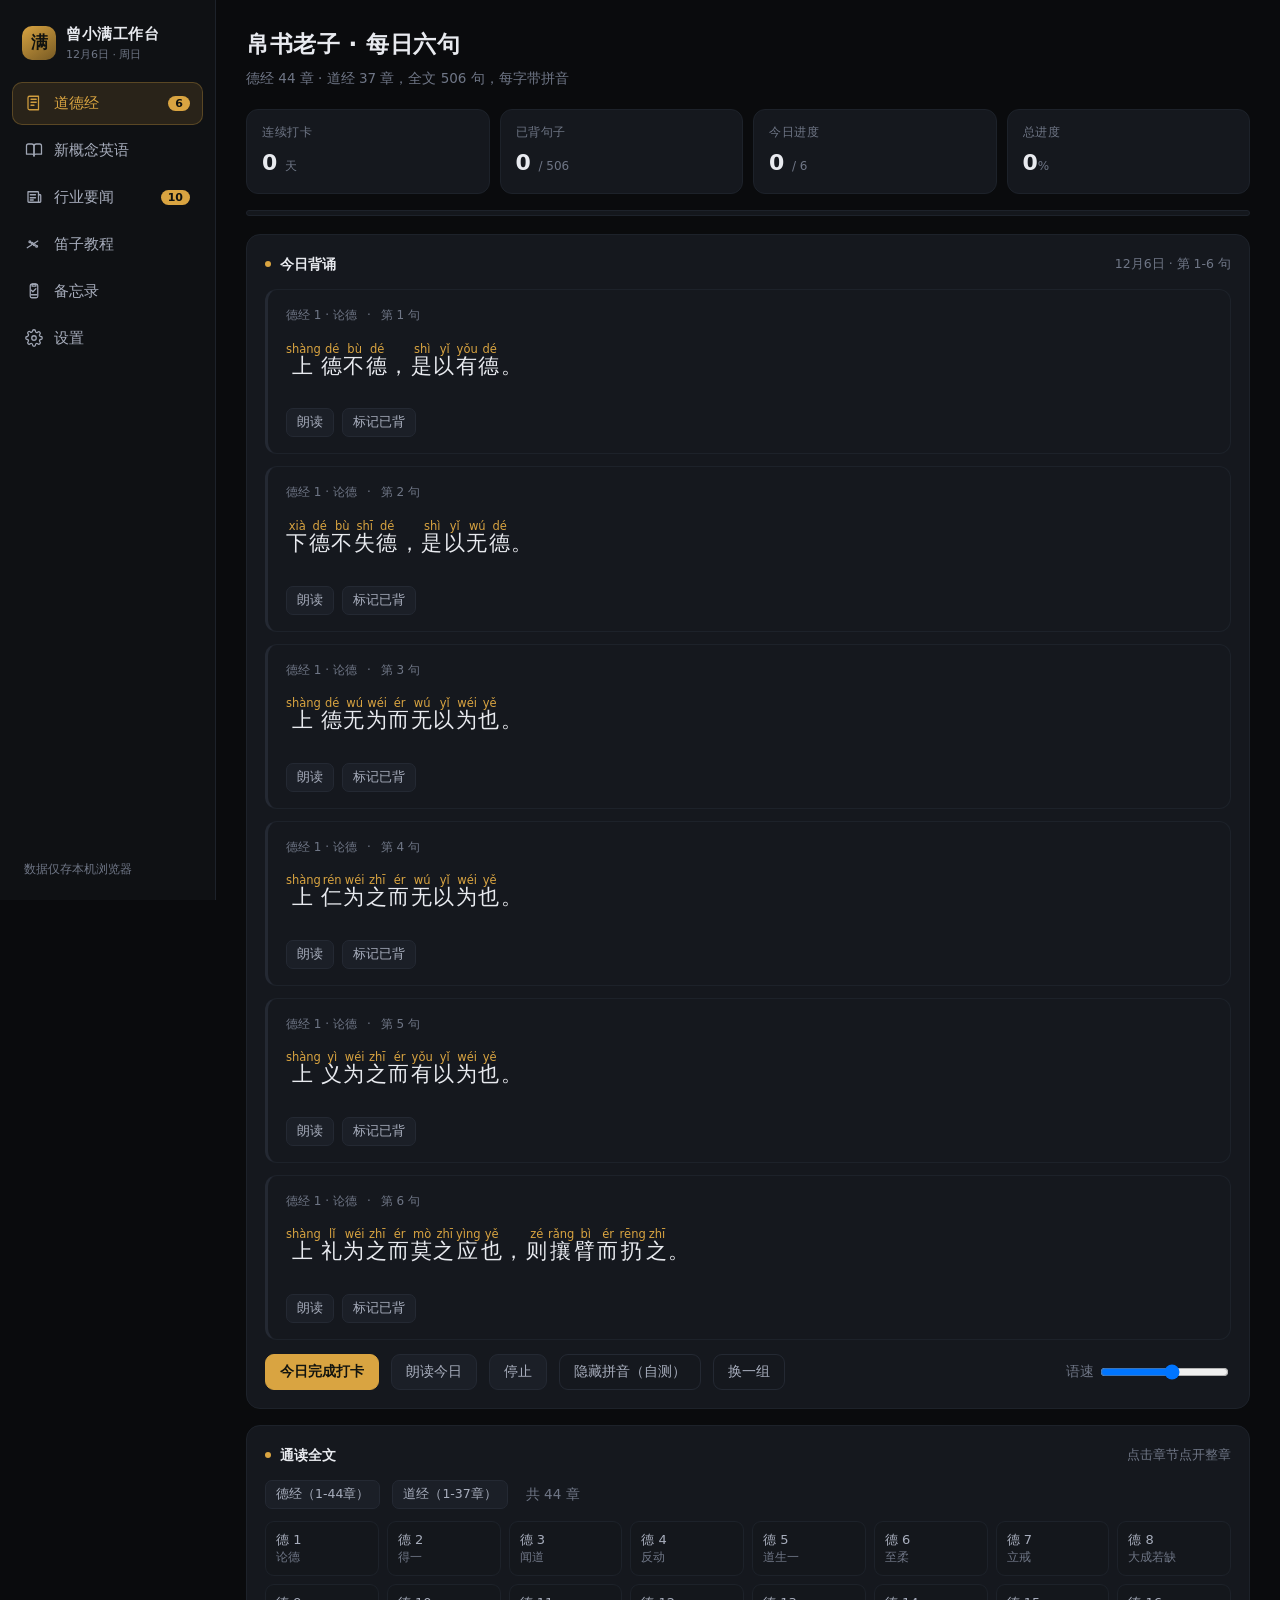
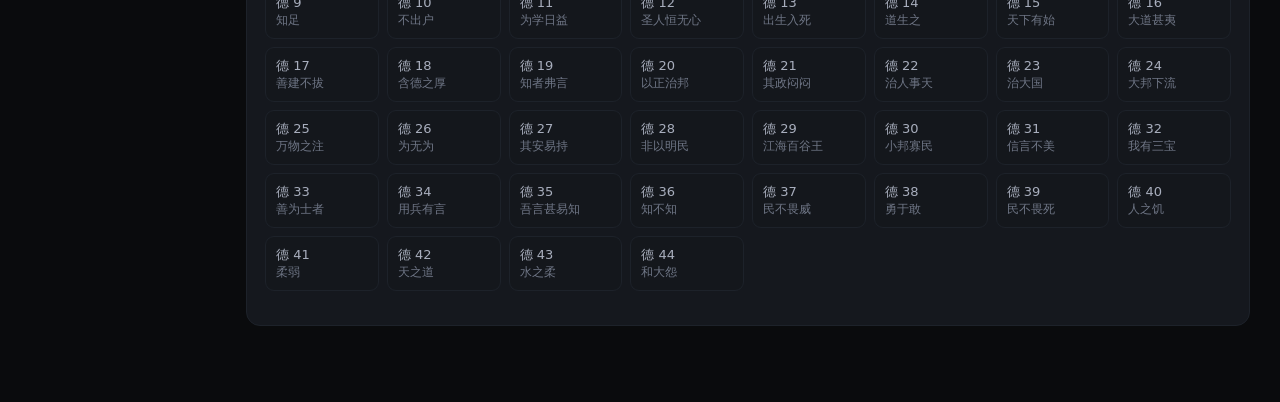
==== commit ec73df53: "删除房产数据模块 - 删除 js/data/house.js / js/mod/house.js - 删除 tools/fetch_house.py 和 .github/workflows/house" ====
--- a/index.html
+++ b/index.html
@@ -43,12 +43,6 @@
       </svg>
       <span data-page-node-id="fLROBgL7vu8aUaJIuIFXfK">行业要闻</span><span class="badge" id="badgeNews" data-page-node-id="y3aj0ZDEM6xB7IlqQf5Ie8"></span>
     </button>
-    <button class="nav-item" data-page="house" data-page-node-id="3EeT4HouSeMaAr3yC5tPfQ">
-      <svg class="ico" viewBox="0 0 24 24" fill="none" stroke="currentColor" stroke-width="1.7" stroke-linecap="round" stroke-linejoin="round" data-page-node-id="8VpeYbQnLh7DjTk1Wb2kR3">
-        <path d="M3 10l9-6 9 6v10a1 1 0 0 1-1 1h-5v-7h-6v7H4a1 1 0 0 1-1-1z" data-page-node-id="a1BsXw2Rp6WnKy7HpTmZ9J"/>
-      </svg>
-      <span data-page-node-id="4hBxT9pKqL2cWnYjZm7VnR">房产数据</span>
-    </button>
     <button class="nav-item" data-page="flute" data-page-node-id="6DNDGyTHn1Sv8UZuVgrH8E">
       <svg class="ico" viewBox="0 0 24 24" fill="none" stroke="currentColor" stroke-width="1.7" stroke-linecap="round" stroke-linejoin="round" data-page-node-id="PvUoDkMvKPU8tJC6iFeLye">
         <path d="M3 17l14-9" data-page-node-id="6FuBLEncX9RNAD4RdVYesz"/><circle cx="6.5" cy="9" r="1.2" data-page-node-id="vJrytOxiS9z94x91ffuEL2"/><circle cx="9.5" cy="11" r="1.2" data-page-node-id="14ueE5CR1GEbPJ91v8z0W7"/><circle cx="12.5" cy="13" r="1.2" data-page-node-id="voFvx7nWpWFyLs9L4FEH3K"/><circle cx="15.5" cy="15" r="1.2" data-page-node-id="HfoXTAEQYuODHQDOVCivPF"/>
@@ -186,44 +180,6 @@
     </div>
 
     <div id="newsList" data-page-node-id="qYWG9XsMpBwz8Q5pBCisiB"></div>
-  </section>
-
-  <!-- ---------- 房产数据 ---------- -->
-  <section class="page" id="page-house">
-    <div class="page-head">
-      <h1 class="page-title">全国房产数据</h1>
-      <div class="page-desc">央行 LPR · 国家统计局 70 城指数 · 重点城市成交（颗粒度：城市/项目级） · 数据更新：<b id="houseUpdated"></b></div>
-    </div>
-
-    <div class="card">
-      <div class="card-title"><span class="dot"></span>央行 LPR 利率历史<span class="right">每月 20 日 9:15 公布</span></div>
-      <div id="houseLprBody"></div>
-      <div class="page-desc" style="margin-top:8px">数据源：中国人民银行（pbc.gov.cn）公开公告</div>
-    </div>
-
-    <div class="card">
-      <div class="card-title"><span class="dot"></span>国家统计局 70 城价格指数（环比）<span class="right">每月 15-18 日发布</span></div>
-      <div class="row" style="margin-bottom:8px" id="houseIndexTabs">
-        <button class="btn sm active" data-kind="new">新建商品住宅</button>
-        <button class="btn sm" data-kind="used">二手住宅</button>
-      </div>
-      <div id="houseIndexBody"></div>
-      <div class="page-desc" style="margin-top:8px">数据源：国家统计局 stats.gov.cn 70 个大中城市商品住宅销售价格指数（环比/同比）</div>
-    </div>
-
-    <div class="card">
-      <div class="card-title"><span class="dot"></span>重点城市商品房月度成交<span class="right">月报数据</span></div>
-      <div id="houseDealBody"></div>
-      <div class="page-desc" style="margin-top:8px">数据源：深圳/上海/北京/广州 住建局公开月报（颗粒度：城市整体）</div>
-    </div>
-
-    <div class="card" style="background:rgba(255,255,255,0.02)">
-      <div class="page-desc">
-        <b style="color:var(--text)">⚠️ 数据范围说明</b><br>
-        本工作台数据为官方公开的城市/项目级趋势，<b style="color:var(--text)">不包含具体小区的实时挂牌价与逐套成交记录</b>。
-        如需查询某个小区的实时挂牌/历史成交，请到贝壳/链家/乐有家 APP 直接搜索；或接入合规的 B 端数据服务（如数粮数据、房讯数据，年费 800-8000 元）。
-      </div>
-    </div>
   </section>
 
   <!-- ---------- 笛子教程 ---------- -->
@@ -442,10 +398,6 @@
     <svg viewBox="0 0 24 24" fill="none" stroke="currentColor" stroke-width="1.7" stroke-linecap="round"><path d="M4 5h13a1 1 0 0 1 1 1v13H5a1 1 0 0 1-1-1z"/><path d="M18 9h2a1 1 0 0 1 1 1v8a1 1 0 0 1-1 1h-2"/><path d="M7 9h7M7 13h7M7 16h4"/></svg>
     要闻
   </button>
-  <button class="tab" data-page="house">
-    <svg viewBox="0 0 24 24" fill="none" stroke="currentColor" stroke-width="1.7" stroke-linecap="round"><path d="M3 10l9-6 9 6v10a1 1 0 0 1-1 1h-5v-7h-6v7H4a1 1 0 0 1-1-1z"/></svg>
-    房产
-  </button>
   <button class="tab" data-page="flute" data-page-node-id="bLXO7cO8AMy7R6Gjp1FR8R">
     <svg viewBox="0 0 24 24" fill="none" stroke="currentColor" stroke-width="1.7" stroke-linecap="round" data-page-node-id="YEjyZ6uE4TRzhooMQEaq3s"><path d="M3 17l14-9" data-page-node-id="GHVQEENweSt0KhZvIkENVq"/><circle cx="9.5" cy="11" r="1.2" data-page-node-id="wClQ7qCOdD0hWJv6GD7miV"/><circle cx="12.5" cy="13" r="1.2" data-page-node-id="nK3QsddVskRvlTIHjdtCwf"/></svg>
     笛子
@@ -470,8 +422,6 @@
 <script src="js/mod/ddj.js"></script>
 <script src="js/mod/nce.js"></script>
 <script src="js/mod/news.js"></script>
-<script src="js/data/house.js"></script>
-<script src="js/mod/house.js"></script>
 <script src="js/mod/flute.js"></script>
 <script src="js/mod/memo.js"></script>
 <script src="js/sync.js"></script>
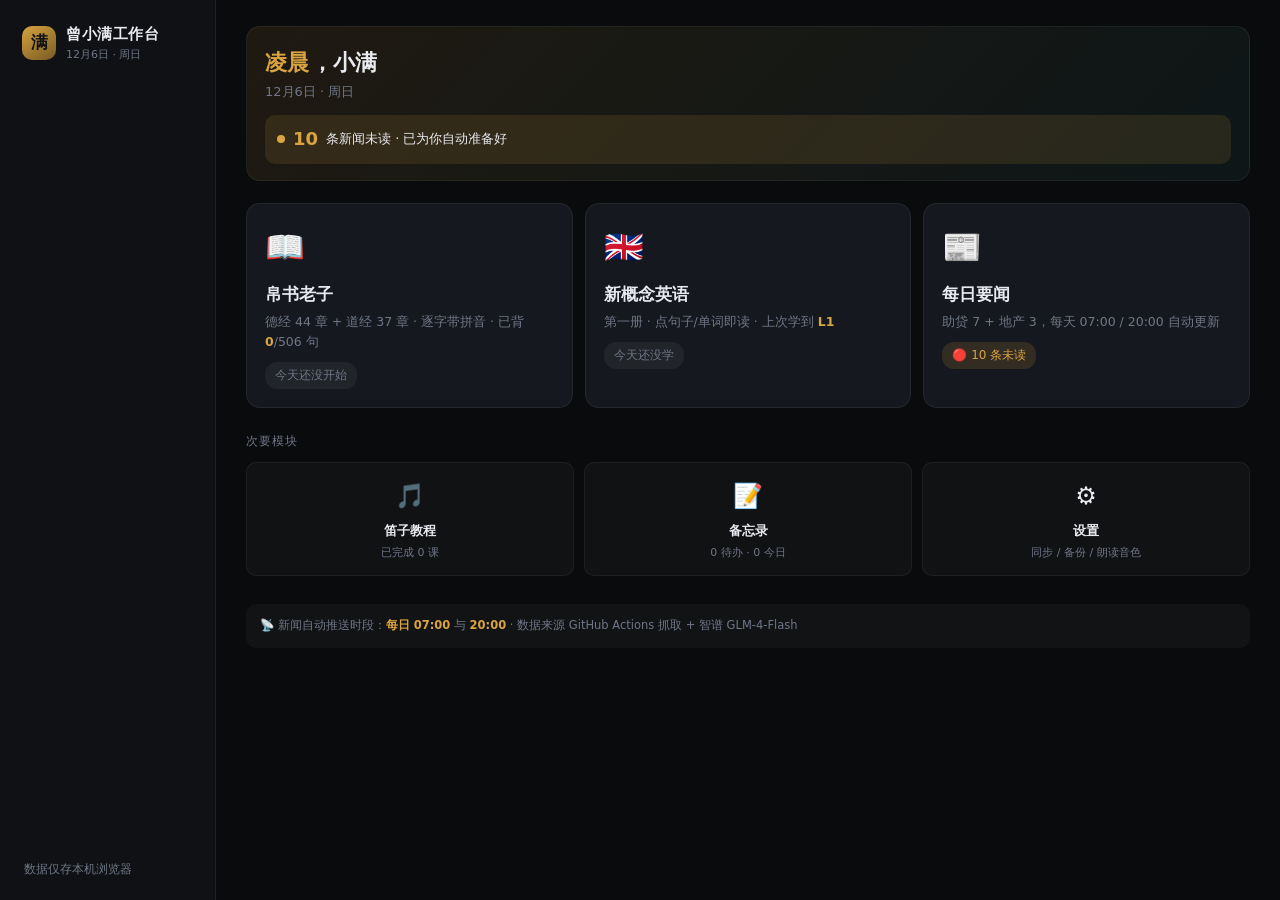
==== commit bee856bb: "Portal 首页：三大主入口 + 工具 tab" ====
--- a/index.html
+++ b/index.html
@@ -24,44 +24,7 @@
   </div>
 
   <nav class="nav" id="nav" data-page-node-id="cYyTeOq2527cdptrmwfcnu">
-    <button class="nav-item active" data-page="ddj" data-page-node-id="C6gcK10HJEV2LJX05V7ef6">
-      <svg class="ico" viewBox="0 0 24 24" fill="none" stroke="currentColor" stroke-width="1.7" stroke-linecap="round" stroke-linejoin="round" data-page-node-id="ryz7ilsTwlKafp0VOZvBYE">
-        <path d="M4 5a2 2 0 0 1 2-2h12v18H6a2 2 0 0 1-2-2z" data-page-node-id="dybU5FtpGgmdsWSueeFPG3"/><path d="M8 7h7M8 11h7M8 15h4" data-page-node-id="BmCD4wSHDfGoXODVXTSL5e"/>
-      </svg>
-      <span data-page-node-id="9jwMBr8tv3jcGFJbZ1FCz8">道德经</span><span class="badge" id="badgeDdj" data-page-node-id="RpVi4ZjvvCJjKdtwIa94fu"></span>
-    </button>
-    <button class="nav-item" data-page="nce" data-page-node-id="2xyaP0ZQq91at9Fxvt2J1S">
-      <svg class="ico" viewBox="0 0 24 24" fill="none" stroke="currentColor" stroke-width="1.7" stroke-linecap="round" stroke-linejoin="round" data-page-node-id="2Rf2h5mHnB4oXsJjMPhQJp">
-        <path d="M2 6.5A2.5 2.5 0 0 1 4.5 4H9a3 3 0 0 1 3 3v13a2.5 2.5 0 0 0-2.5-2.5H2z" data-page-node-id="5xKIFUFfLBG2kDxR5YjUUT"/>
-        <path d="M22 6.5A2.5 2.5 0 0 0 19.5 4H15a3 3 0 0 0-3 3v13a2.5 2.5 0 0 1 2.5-2.5H22z" data-page-node-id="9CnNKI0AAwMBmWBD7gnBSp"/>
-      </svg>
-      <span data-page-node-id="vf9JyaSODt9KCWkhpWWB2n">新概念英语</span>
-    </button>
-    <button class="nav-item" data-page="news" data-page-node-id="4YZE0LQQ8DRUGtn1eebu9A">
-      <svg class="ico" viewBox="0 0 24 24" fill="none" stroke="currentColor" stroke-width="1.7" stroke-linecap="round" stroke-linejoin="round" data-page-node-id="eGbBC1XbhwiFwAxgkarscE">
-        <path d="M4 5h13a1 1 0 0 1 1 1v13H5a1 1 0 0 1-1-1z" data-page-node-id="kd1DsngbKg5f1RSZUX70Vv"/><path d="M18 9h2a1 1 0 0 1 1 1v8a1 1 0 0 1-1 1h-2" data-page-node-id="jc9R0ZQ3zvYRs3a6aEVjCR"/><path d="M7 9h7M7 13h7M7 16h4" data-page-node-id="J7EKRW2H8hFE1WOMZrX7wn"/>
-      </svg>
-      <span data-page-node-id="fLROBgL7vu8aUaJIuIFXfK">行业要闻</span><span class="badge" id="badgeNews" data-page-node-id="y3aj0ZDEM6xB7IlqQf5Ie8"></span>
-    </button>
-    <button class="nav-item" data-page="flute" data-page-node-id="6DNDGyTHn1Sv8UZuVgrH8E">
-      <svg class="ico" viewBox="0 0 24 24" fill="none" stroke="currentColor" stroke-width="1.7" stroke-linecap="round" stroke-linejoin="round" data-page-node-id="PvUoDkMvKPU8tJC6iFeLye">
-        <path d="M3 17l14-9" data-page-node-id="6FuBLEncX9RNAD4RdVYesz"/><circle cx="6.5" cy="9" r="1.2" data-page-node-id="vJrytOxiS9z94x91ffuEL2"/><circle cx="9.5" cy="11" r="1.2" data-page-node-id="14ueE5CR1GEbPJ91v8z0W7"/><circle cx="12.5" cy="13" r="1.2" data-page-node-id="voFvx7nWpWFyLs9L4FEH3K"/><circle cx="15.5" cy="15" r="1.2" data-page-node-id="HfoXTAEQYuODHQDOVCivPF"/>
-      </svg>
-      <span data-page-node-id="6f0JTLal832CPfttPxnN0d">笛子教程</span>
-    </button>
-    <button class="nav-item" data-page="memo" data-page-node-id="Ja2Nxij6gZ0cDcrIT6blB9">
-      <svg class="ico" viewBox="0 0 24 24" fill="none" stroke="currentColor" stroke-width="1.7" stroke-linecap="round" stroke-linejoin="round" data-page-node-id="tuw6QqFr9ivmNo6zjWdeVp">
-        <path d="M9 3h6a2 2 0 0 1 2 2v14a2 2 0 0 1-2 2H9a2 2 0 0 1-2-2V5a2 2 0 0 1 2-2z" data-page-node-id="t10vVkef1PZMtI9M4WA4LO"/>
-        <path d="M9.5 2.5h5v3h-5z" data-page-node-id="07Ce7qZ5UwAuVZDMhvCS9P"/><path d="M8.5 11l2 2 4-4" data-page-node-id="j0caNa89HBwWFo7AZuQ6Fu"/><path d="M8.5 17h7" data-page-node-id="Q7MuQ8657dwKmuXBcavXuc"/>
-      </svg>
-      <span data-page-node-id="BHsUxkCpSFmCbnm3fIKbZh">备忘录</span><span class="badge" id="badgeMemo" data-page-node-id="laOmhOYPkXO9mQB9HtvcSL"></span>
-    </button>
-    <button class="nav-item" data-page="settings" data-page-node-id="e7VZFsTqoCG7Y7XyBzZjJR">
-      <svg class="ico" viewBox="0 0 24 24" fill="none" stroke="currentColor" stroke-width="1.7" stroke-linecap="round" stroke-linejoin="round" data-page-node-id="efQCD38U7yTF5gGj9tcvYu">
-        <circle cx="12" cy="12" r="3" data-page-node-id="F70PR65SyQMEMqTyAEV7Yk"/><path d="M19.4 15a1.7 1.7 0 0 0 .34 1.87l.06.06a2 2 0 1 1-2.83 2.83l-.06-.06a1.7 1.7 0 0 0-1.87-.34 1.7 1.7 0 0 0-1 1.56V21a2 2 0 1 1-4 0v-.09a1.7 1.7 0 0 0-1.1-1.56 1.7 1.7 0 0 0-1.87.34l-.06.06a2 2 0 1 1-2.83-2.83l.06-.06a1.7 1.7 0 0 0 .34-1.87 1.7 1.7 0 0 0-1.56-1H3a2 2 0 1 1 0-4h.09A1.7 1.7 0 0 0 4.6 8.6a1.7 1.7 0 0 0-.34-1.87l-.06-.06a2 2 0 1 1 2.83-2.83l.06.06a1.7 1.7 0 0 0 1.87.34H9a1.7 1.7 0 0 0 1-1.56V3a2 2 0 1 1 4 0v.09a1.7 1.7 0 0 0 1 1.56 1.7 1.7 0 0 0 1.87-.34l.06-.06a2 2 0 1 1 2.83 2.83l-.06.06a1.7 1.7 0 0 0-.34 1.87V9a1.7 1.7 0 0 0 1.56 1H21a2 2 0 1 1 0 4h-.09a1.7 1.7 0 0 0-1.51 1z" data-page-node-id="Y8hiuijXWQnzWMFpYitsBC"/>
-      </svg>
-      <span data-page-node-id="EyOkqzqIvqiW78zddom6J6">设置</span>
-    </button>
+    <!-- Portal 形态：侧边导航不再承担模块切换，主入口由首页 Portal 卡片 + 底部 TabBar 承担 -->
   </nav>
 
   <div class="side-foot" data-page-node-id="GaqgnZpnGIyjDJIwAmcjCl">
@@ -72,8 +35,13 @@
 <!-- ============ 主内容 ============ -->
 <main class="main" data-page-node-id="IpF6J9o9ykCHVHRKhxDVGy">
 
+  <!-- ---------- 首页 Portal ---------- -->
+  <section class="page active" id="page-home" data-page-node-id="a1B2c3D4e5F6g7H8i9J0kL">
+    <!-- 由 js/mod/home.js 渲染 -->
+  </section>
+
   <!-- ---------- 道德经 ---------- -->
-  <section class="page active" id="page-ddj" data-page-node-id="31OmGoAz9QCEC80JoAWCCa">
+  <section class="page" id="page-ddj" data-page-node-id="31OmGoAz9QCEC80JoAWCCa">
     <div class="page-head" data-page-node-id="eLjvFNG22IgmmAgTT7pMkk">
       <h1 class="page-title" data-page-node-id="0ZvUp0k6jldNwvorbAGwcO">帛书老子 · 每日六句</h1>
       <div class="page-desc" data-page-node-id="NY0t2izxuMaiyCQZS0EPNK">德经 44 章 · 道经 37 章，全文 506 句，每字带拼音</div>
@@ -290,6 +258,31 @@
     </div>
   </section>
 
+  <!-- ---------- 工具（次要模块入口） ---------- -->
+  <section class="page" id="page-tools" data-page-node-id="ToolSPag001AaaBBccDDee">
+    <div class="page-head" data-page-node-id="T01HeadAAxx">
+      <h1 class="page-title" data-page-node-id="T01TitlAAxx">工具</h1>
+      <div class="page-desc" data-page-node-id="T01DescAAxx">次要模块集中入口 · 笛子 / 备忘录 / 设置</div>
+    </div>
+    <div class="home-mini" style="display:grid;grid-template-columns:repeat(auto-fill,minmax(220px,1fr));gap:12px">
+      <a class="home-mini-item" data-go="flute">
+        <div class="ico">🎵</div>
+        <div class="n">笛子教程</div>
+        <div class="d">从吹响第一个音到《姑苏行》</div>
+      </a>
+      <a class="home-mini-item" data-go="memo">
+        <div class="ico">📝</div>
+        <div class="n">备忘录</div>
+        <div class="d">边写边存 · 支持闹铃提醒</div>
+      </a>
+      <a class="home-mini-item" data-go="settings">
+        <div class="ico">⚙️</div>
+        <div class="n">设置</div>
+        <div class="d">同步 / 备份 / 朗读音色</div>
+      </a>
+    </div>
+  </section>
+
   <!-- ---------- 设置 ---------- -->
   <section class="page" id="page-settings" data-page-node-id="LCpTY5JuagyiiGu9Fllf2v">
     <div class="page-head" data-page-node-id="yaDMYZaoFKLIJnCEzfAUON">
@@ -382,7 +375,11 @@
 
 <!-- ============ 移动端底部导航 ============ -->
 <nav class="tabbar mobile-only" id="tabbar" data-page-node-id="25qydMxgOPjydSBtknLHnu">
-  <button class="tab active" data-page="ddj" data-page-node-id="oqK0U6nLusAWhB7B0ash2N">
+  <button class="tab active" data-page="home" data-page-node-id="HOMeTab001AaaBBccDDee">
+    <svg viewBox="0 0 24 24" fill="none" stroke="currentColor" stroke-width="1.7" stroke-linecap="round" stroke-linejoin="round"><path d="M3 11l9-8 9 8v9a2 2 0 0 1-2 2h-4v-7h-6v7H5a2 2 0 0 1-2-2z"/></svg>
+    首页
+  </button>
+  <button class="tab" data-page="ddj" data-page-node-id="oqK0U6nLusAWhB7B0ash2N">
     <svg viewBox="0 0 24 24" fill="none" stroke="currentColor" stroke-width="1.7" stroke-linecap="round" data-page-node-id="gTWzxPz8CVrqA6SvGJ5RJ7"><path d="M4 5a2 2 0 0 1 2-2h12v18H6a2 2 0 0 1-2-2z" data-page-node-id="X82bdiLfjSC7XDZAko6JnU"/><path d="M8 7h7M8 11h7" data-page-node-id="mILYKgA2BtpRSlIsxwDY0h"/></svg>
     道德经
   </button>
@@ -394,21 +391,9 @@
     <svg viewBox="0 0 24 24" fill="none" stroke="currentColor" stroke-width="1.7" stroke-linecap="round" data-page-node-id="CMgWL0ZqW5JALJVIMSnuGE"><path d="M4 5h13a1 1 0 0 1 1 1v13H5a1 1 0 0 1-1-1z" data-page-node-id="CHaalTaOFLpMS4353fiyUr"/><path d="M7 9h7M7 13h7M7 16h4" data-page-node-id="E2H0XsOHJ5pH2Xo3XezjXv"/></svg>
     要闻
   </button>
-  <button class="tab" data-page="news" data-page-node-id="51GlCyjIxGijP1wD9bD93A">
-    <svg viewBox="0 0 24 24" fill="none" stroke="currentColor" stroke-width="1.7" stroke-linecap="round"><path d="M4 5h13a1 1 0 0 1 1 1v13H5a1 1 0 0 1-1-1z"/><path d="M18 9h2a1 1 0 0 1 1 1v8a1 1 0 0 1-1 1h-2"/><path d="M7 9h7M7 13h7M7 16h4"/></svg>
-    要闻
-  </button>
-  <button class="tab" data-page="flute" data-page-node-id="bLXO7cO8AMy7R6Gjp1FR8R">
-    <svg viewBox="0 0 24 24" fill="none" stroke="currentColor" stroke-width="1.7" stroke-linecap="round" data-page-node-id="YEjyZ6uE4TRzhooMQEaq3s"><path d="M3 17l14-9" data-page-node-id="GHVQEENweSt0KhZvIkENVq"/><circle cx="9.5" cy="11" r="1.2" data-page-node-id="wClQ7qCOdD0hWJv6GD7miV"/><circle cx="12.5" cy="13" r="1.2" data-page-node-id="nK3QsddVskRvlTIHjdtCwf"/></svg>
-    笛子
-  </button>
-  <button class="tab" data-page="memo" data-page-node-id="ntWfle9VkL5aq1kTMZszCN">
-    <svg viewBox="0 0 24 24" fill="none" stroke="currentColor" stroke-width="1.7" stroke-linecap="round" stroke-linejoin="round" data-page-node-id="0fYkhwDZIA9ZbBiKA27rAQ"><path d="M9 3h6a2 2 0 0 1 2 2v14a2 2 0 0 1-2 2H9a2 2 0 0 1-2-2V5a2 2 0 0 1 2-2z" data-page-node-id="hMDgCZgEzHQEAXU63Gtgd0"/><path d="M8.5 11l2 2 4-4" data-page-node-id="5hubVHD0JHoUzoH141G4Ff"/></svg>
-    备忘
-  </button>
-  <button class="tab" data-page="settings" data-page-node-id="DBjj8mLYE5SgRpj5WIKgjC">
-    <svg viewBox="0 0 24 24" fill="none" stroke="currentColor" stroke-width="1.7" data-page-node-id="YuLUGTXBh9HGkiYE6an6It"><circle cx="12" cy="12" r="3" data-page-node-id="foAwqEXCFIhpuuBTfWW2NC"/><path d="M12 2v3M12 19v3M2 12h3M19 12h3" stroke-linecap="round" data-page-node-id="oXjGkT7xCcHg8bPrPtD2kG"/></svg>
-    设置
+  <button class="tab" data-page="tools" data-page-node-id="ToolSbar001FFggHHiiJJ">
+    <svg viewBox="0 0 24 24" fill="none" stroke="currentColor" stroke-width="1.7" stroke-linecap="round" stroke-linejoin="round"><circle cx="12" cy="12" r="3"/><path d="M19.4 15a1.7 1.7 0 0 0 .34 1.87l.06.06a2 2 0 1 1-2.83 2.83l-.06-.06a1.7 1.7 0 0 0-1.87-.34 1.7 1.7 0 0 0-1 1.56V21a2 2 0 1 1-4 0v-.09a1.7 1.7 0 0 0-1.1-1.56 1.7 1.7 0 0 0-1.87.34l-.06.06a2 2 0 1 1-2.83-2.83l.06-.06a1.7 1.7 0 0 0 .34-1.87 1.7 1.7 0 0 0-1.56-1H3a2 2 0 1 1 0-4h.09A1.7 1.7 0 0 0 4.6 8.6a1.7 1.7 0 0 0-.34-1.87l-.06-.06a2 2 0 1 1 2.83-2.83l.06.06a1.7 1.7 0 0 0 1.87.34H9a1.7 1.7 0 0 0 1-1.56V3a2 2 0 1 1 4 0v.09a1.7 1.7 0 0 0 1 1.56 1.7 1.7 0 0 0 1.87-.34l.06-.06a2 2 0 1 1 2.83 2.83l-.06.06a1.7 1.7 0 0 0-.34 1.87V9a1.7 1.7 0 0 0 1.56 1H21a2 2 0 1 1 0 4h-.09a1.7 1.7 0 0 0-1.51 1z"/></svg>
+    工具
   </button>
 </nav>
 
@@ -420,6 +405,7 @@
 <script src="js/data/flute.js"></script>
 <script src="js/store.js"></script>
 <script src="js/mod/ddj.js"></script>
+<script src="js/mod/home.js"></script>
 <script src="js/mod/nce.js"></script>
 <script src="js/mod/news.js"></script>
 <script src="js/mod/flute.js"></script>
--- a/css/app.css
+++ b/css/app.css
@@ -310,6 +310,30 @@
 .tag.credit { color: var(--accent); border-color: color-mix(in srgb, var(--accent) 45%, transparent); }
 .tag.property { color: #6fb3f0; border-color: #2c4a68; }
 .news-item .acts { display: flex; flex-direction: column; gap: 6px; flex: 0 0 auto; }
+
+/* ---------- 要闻：URL 短链 + 兜底样式 ---------- */
+.news-item .src-link {
+  color: var(--text-2);
+  font-size: 11.5px;
+  text-decoration: none;
+  border-bottom: 1px dashed var(--line);
+  padding-bottom: 1px;
+  max-width: 220px;
+  overflow: hidden;
+  text-overflow: ellipsis;
+  white-space: nowrap;
+}
+.news-item .src-link:hover { color: var(--accent); border-color: var(--accent); }
+.news-item .hint-warn {
+  font-size: 11.5px;
+  color: #f0c87a;
+  background: rgba(240, 200, 122, 0.08);
+  padding: 1px 8px;
+  border-radius: 10px;
+  border: 1px solid rgba(240, 200, 122, 0.25);
+}
+.btn.sm.warn { background: rgba(240, 200, 122, 0.12); color: #f0c87a; border-color: rgba(240, 200, 122, 0.3); }
+.btn.sm.warn:hover { background: rgba(240, 200, 122, 0.2); }
 
 /* ---------------- 笛子 ---------------- */
 .stage-block { margin-bottom: 18px; }
@@ -567,3 +591,83 @@
   .memo-ed-acts { margin-left: 0; width: 100%; }
   .memo-ta { min-height: 52vh; }
 }
+
+/* ============ 首页 Portal ============ */
+.home-hero {
+  margin: 0 0 22px; padding: 18px 18px 16px;
+  background: linear-gradient(135deg, rgba(217,164,65,0.10) 0%, rgba(78,205,196,0.06) 100%);
+  border: 1px solid rgba(255,255,255,0.06); border-radius: 14px;
+}
+.home-hi { font-size: 22px; font-weight: 600; color: var(--text); }
+.home-hi .home-time { color: var(--accent); margin-right: 2px; }
+.home-date { font-size: 13px; color: var(--dim); margin-top: 2px; }
+.home-unread {
+  margin-top: 12px; padding: 10px 12px; border-radius: 10px;
+  background: rgba(255,255,255,0.04); font-size: 13px; color: var(--dim);
+  display: flex; align-items: center; gap: 8px;
+}
+.home-unread.on { background: rgba(217,164,65,0.12); color: var(--text); }
+.home-unread b { color: var(--accent); font-size: 18px; }
+.home-unread .dot {
+  width: 8px; height: 8px; border-radius: 50%; background: var(--dim);
+}
+.home-unread.on .dot { background: var(--accent); animation: zxm-pulse 1.6s ease-in-out infinite; }
+@keyframes zxm-pulse { 0%,100% { transform: scale(1); opacity: 1; } 50% { transform: scale(1.4); opacity: 0.6; } }
+
+.home-grid {
+  display: grid; grid-template-columns: 1fr; gap: 12px; margin-bottom: 24px;
+}
+@media (min-width: 720px) { .home-grid { grid-template-columns: repeat(3, 1fr); } }
+
+.home-card {
+  display: block; padding: 18px; border-radius: 14px;
+  background: var(--card); border: 1px solid rgba(255,255,255,0.06);
+  text-decoration: none; color: inherit; cursor: pointer;
+  transition: transform 0.15s, border-color 0.15s, background 0.15s;
+}
+.home-card:hover { transform: translateY(-2px); border-color: var(--accent); background: rgba(255,255,255,0.04); }
+.home-card-icon { font-size: 32px; margin-bottom: 8px; }
+.home-card-name { font-size: 17px; font-weight: 600; margin-bottom: 4px; }
+.home-card-desc { font-size: 12.5px; color: var(--dim); line-height: 1.6; margin-bottom: 10px; }
+.home-card-desc b { color: var(--accent); font-weight: 600; }
+.home-card-streak {
+  font-size: 12px; padding: 4px 10px; border-radius: 12px;
+  display: inline-block; background: rgba(217,164,65,0.15); color: var(--accent);
+}
+.home-card-streak.off { background: rgba(255,255,255,0.05); color: var(--dim); }
+
+.home-ddj:hover { box-shadow: 0 0 0 1px rgba(217,164,65,0.3) inset; }
+.home-nce:hover { box-shadow: 0 0 0 1px rgba(78,205,196,0.3) inset; }
+.home-news:hover { box-shadow: 0 0 0 1px rgba(168,139,250,0.3) inset; }
+
+.home-section-title {
+  font-size: 12px; color: var(--dim); text-transform: uppercase; letter-spacing: 1px;
+  margin: 24px 0 10px;
+}
+.home-mini { display: grid; grid-template-columns: repeat(3, 1fr); gap: 10px; }
+.home-mini-item {
+  display: flex; flex-direction: column; align-items: center;
+  padding: 14px 8px; border-radius: 10px;
+  background: rgba(255,255,255,0.03); border: 1px solid rgba(255,255,255,0.05);
+  text-decoration: none; color: var(--text); cursor: pointer;
+  transition: background 0.15s, transform 0.15s;
+}
+.home-mini-item:hover { background: rgba(255,255,255,0.06); transform: translateY(-1px); }
+.home-mini-item .ico { font-size: 24px; margin-bottom: 6px; }
+.home-mini-item .n { font-size: 13px; font-weight: 600; margin-bottom: 2px; }
+.home-mini-item .d { font-size: 11px; color: var(--dim); text-align: center; }
+
+.home-foot {
+  margin-top: 28px; padding: 12px 14px; border-radius: 10px;
+  background: rgba(255,255,255,0.03); font-size: 11.5px; color: var(--dim); line-height: 1.7;
+}
+.home-foot b { color: var(--accent); }
+
+@media (max-width: 720px) {
+  .home-mini { grid-template-columns: repeat(3, 1fr); gap: 8px; }
+  .home-mini-item { padding: 12px 4px; }
+  .home-mini-item .d { font-size: 10.5px; }
+  .home-card { padding: 14px; }
+  .home-card-icon { font-size: 28px; }
+  .home-card-name { font-size: 16px; }
+}
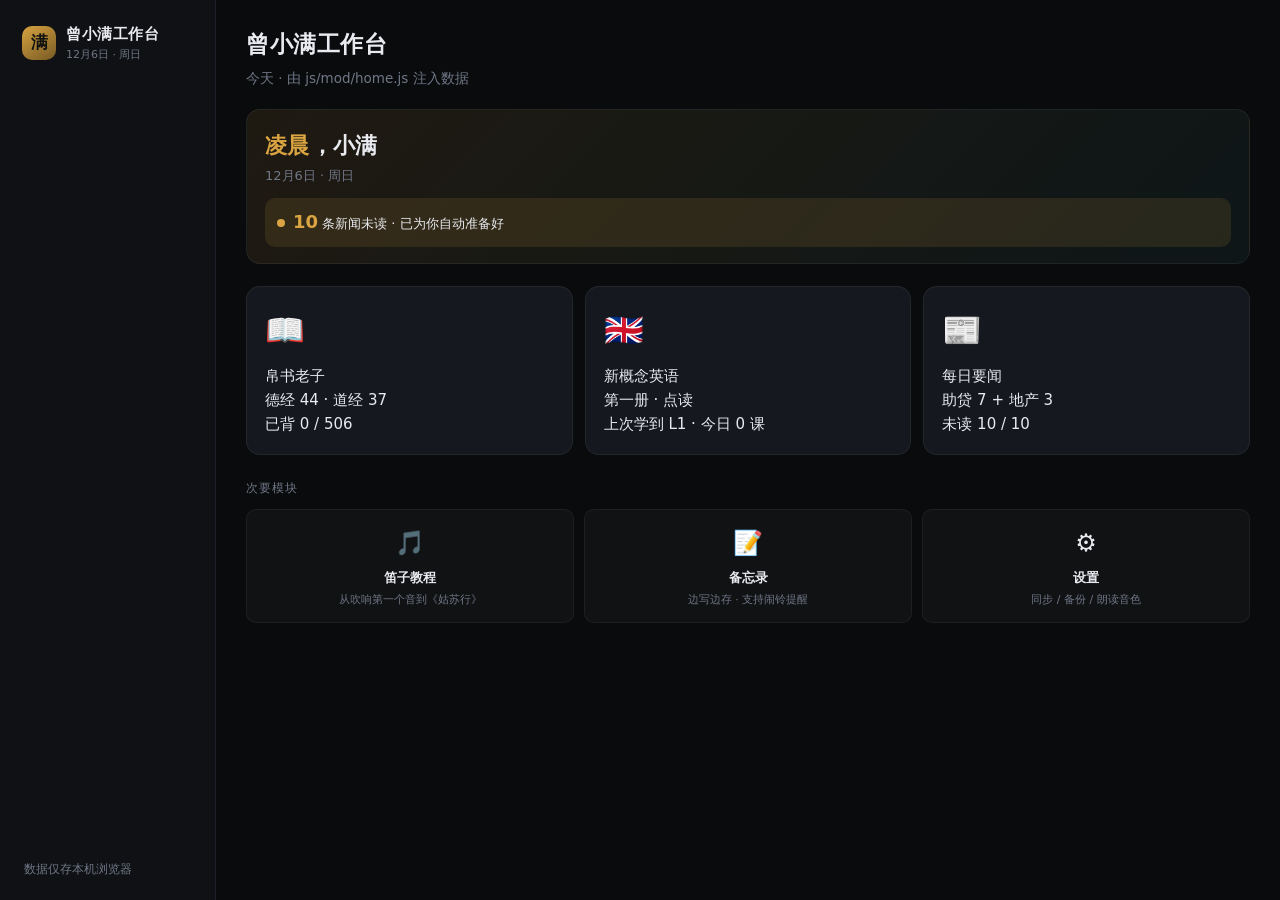
==== commit fda395bc: "首页 Portal 静态兜底 + SW 自动升级通知" ====
--- a/index.html
+++ b/index.html
@@ -35,9 +35,66 @@
 <!-- ============ 主内容 ============ -->
 <main class="main" data-page-node-id="IpF6J9o9ykCHVHRKhxDVGy">
 
-  <!-- ---------- 首页 Portal ---------- -->
+  <!-- ---------- 首页 Portal（静态兜底 + JS 注水） ---------- -->
   <section class="page active" id="page-home" data-page-node-id="a1B2c3D4e5F6g7H8i9J0kL">
-    <!-- 由 js/mod/home.js 渲染 -->
+    <div class="page-head">
+      <h1 class="page-title">曾小满工作台</h1>
+      <div class="page-desc" id="homeDate">今天 · 由 js/mod/home.js 注入数据</div>
+    </div>
+    <noscript>
+      <div class="card" style="background:rgba(255,200,80,0.08);border-color:#7a6320">
+        本工作台需要 JavaScript 才能交互。请在浏览器开启 JS 后刷新本页。
+      </div>
+    </noscript>
+
+    <div id="homeHero" class="home-hero">
+      <div class="home-hi"><span class="home-time" id="homeTimeOfDay">你好</span>，小满</div>
+      <div class="home-date" id="homeDateLabel">—</div>
+      <div class="home-unread" id="homeUnread">
+        <span class="dot"></span>
+        <span id="homeUnreadText">加载中…</span>
+      </div>
+    </div>
+
+    <div class="home-grid">
+      <a class="home-card" data-go="ddj">
+        <div class="home-card-icon">📖</div>
+        <div class="home-card-title">帛书老子</div>
+        <div class="home-card-sub">德经 44 · 道经 37</div>
+        <div class="home-card-stats" id="homeCardDdj">已背 0 / 506</div>
+      </a>
+      <a class="home-card" data-go="nce">
+        <div class="home-card-icon">🇬🇧</div>
+        <div class="home-card-title">新概念英语</div>
+        <div class="home-card-sub">第一册 · 点读</div>
+        <div class="home-card-stats" id="homeCardNce">今日已读 0 篇</div>
+      </a>
+      <a class="home-card" data-go="news">
+        <div class="home-card-icon">📰</div>
+        <div class="home-card-title">每日要闻</div>
+        <div class="home-card-sub">助贷 7 + 地产 3</div>
+        <div class="home-card-stats" id="homeCardNews">未读 0 / 10</div>
+      </a>
+    </div>
+
+    <div class="home-section-title">次要模块</div>
+    <div class="home-mini">
+      <a class="home-mini-item" data-go="flute">
+        <div class="ico">🎵</div>
+        <div class="n">笛子教程</div>
+        <div class="d">从吹响第一个音到《姑苏行》</div>
+      </a>
+      <a class="home-mini-item" data-go="memo">
+        <div class="ico">📝</div>
+        <div class="n">备忘录</div>
+        <div class="d">边写边存 · 支持闹铃提醒</div>
+      </a>
+      <a class="home-mini-item" data-go="settings">
+        <div class="ico">⚙️</div>
+        <div class="n">设置</div>
+        <div class="d">同步 / 备份 / 朗读音色</div>
+      </a>
+    </div>
   </section>
 
   <!-- ---------- 道德经 ---------- -->
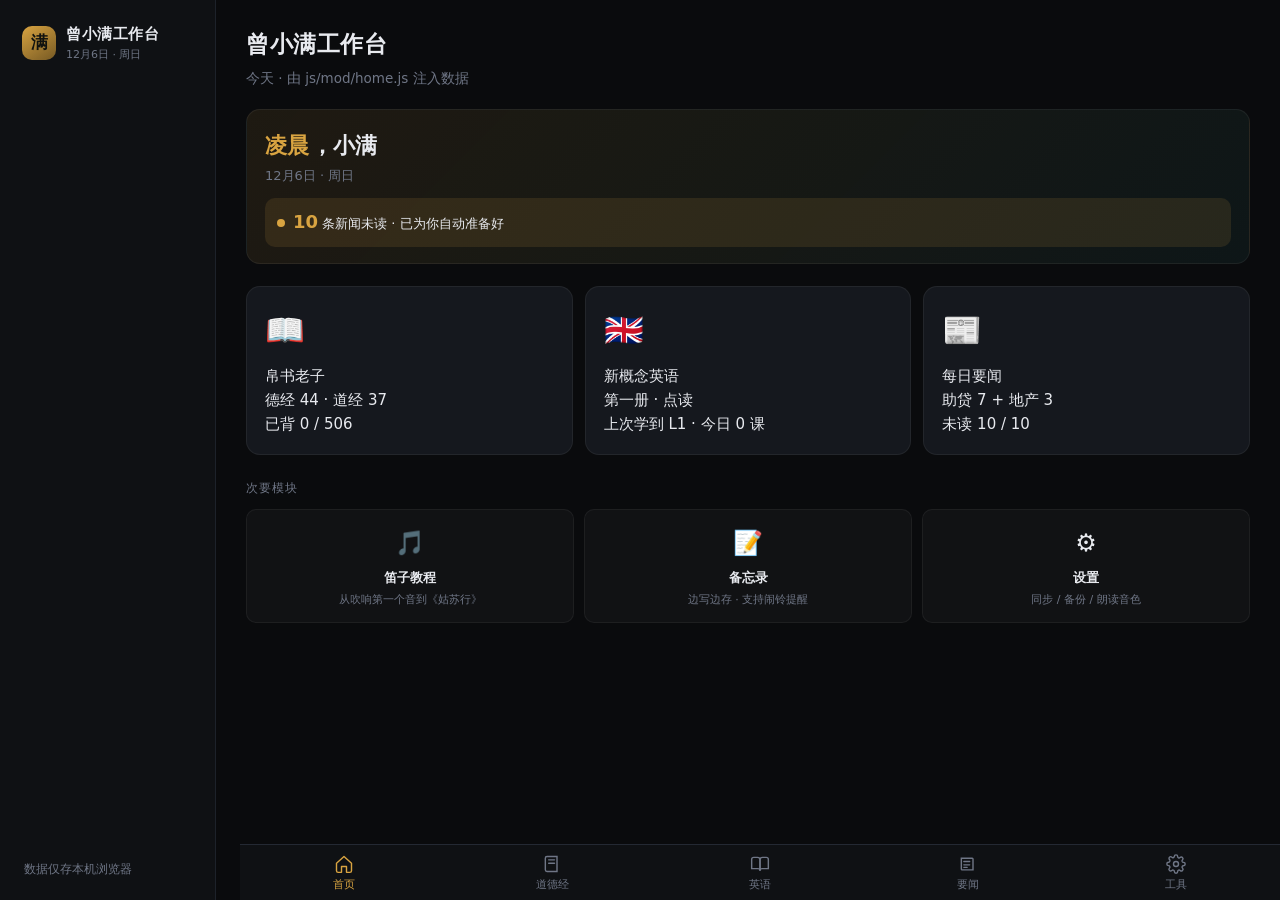
==== commit ff8599d3: "Portal 修复：底部导航桌面常驻 + 默认首页着陆 + SW v17 + APK 1.9" ====
--- a/index.html
+++ b/index.html
@@ -431,7 +431,7 @@
 </main>
 
 <!-- ============ 移动端底部导航 ============ -->
-<nav class="tabbar mobile-only" id="tabbar" data-page-node-id="25qydMxgOPjydSBtknLHnu">
+<nav class="tabbar" id="tabbar" data-page-node-id="25qydMxgOPjydSBtknLHnu">
   <button class="tab active" data-page="home" data-page-node-id="HOMeTab001AaaBBccDDee">
     <svg viewBox="0 0 24 24" fill="none" stroke="currentColor" stroke-width="1.7" stroke-linecap="round" stroke-linejoin="round"><path d="M3 11l9-8 9 8v9a2 2 0 0 1-2 2h-4v-7h-6v7H5a2 2 0 0 1-2-2z"/></svg>
     首页
--- a/css/app.css
+++ b/css/app.css
@@ -116,7 +116,7 @@
 .side-foot .mini:hover { background: var(--card); color: var(--text-2); }
 
 /* ---------------- 主区 ---------------- */
-.main { flex: 1; min-width: 0; padding: 26px 30px 60px; max-width: 1180px; }
+.main { flex: 1; min-width: 0; padding: 26px 30px 90px; max-width: 1180px; }
 .page { display: none; animation: fade .22s ease; }
 .page.active { display: block; }
 @keyframes fade { from { opacity: 0; transform: translateY(6px); } to { opacity: 1; transform: none; } }
@@ -554,6 +554,23 @@
 
 .mobile-only { display: none; }
 
+/* 底部导航：桌面 / 移动端都常驻显示，避免 Portal 形态下（侧栏已清空）无入口可切换 */
+.tabbar {
+  position: fixed; bottom: 0; left: 0; right: 0;
+  background: var(--bg-1); border-top: 1px solid var(--line);
+  display: flex; z-index: 50;
+  padding-bottom: env(safe-area-inset-bottom);
+}
+.tabbar .tab {
+  flex: 1; padding: 9px 4px 8px; text-align: center;
+  background: none; border: none; color: var(--dim); font-size: 11px;
+  display: flex; flex-direction: column; align-items: center; gap: 3px; cursor: pointer;
+}
+.tabbar .tab.active { color: var(--accent); }
+.tabbar .tab svg { width: 20px; height: 20px; }
+/* 桌面端：底部栏从侧栏右侧开始，不压住侧栏底部 */
+@media (min-width: 821px) { .tabbar { left: 240px; } }
+
 /* ---------------- 移动端 ---------------- */
 @media (max-width: 820px) {
   body { flex-direction: column; }
@@ -565,19 +582,7 @@
   .ddj-sent .text { font-size: 19px; line-height: 2.7; }
   .news-item { flex-direction: column; }
   .news-item .acts { flex-direction: row; }
-  .tabbar {
-    position: fixed; bottom: 0; left: 0; right: 0;
-    background: var(--bg-1); border-top: 1px solid var(--line);
-    display: flex; z-index: 50;
-    padding-bottom: env(safe-area-inset-bottom);
-  }
-  .tabbar .tab {
-    flex: 1; padding: 9px 4px 8px; text-align: center;
-    background: none; border: none; color: var(--dim); font-size: 11px;
-    display: flex; flex-direction: column; align-items: center; gap: 3px; cursor: pointer;
-  }
-  .tabbar .tab.active { color: var(--accent); }
-  .tabbar .tab svg { width: 20px; height: 20px; }
+  .tabbar .tab { padding: 9px 4px 8px; }
   .mobile-only { display: flex; }
 
   /* 备忘录：手机上先列表，点进去全屏编辑 */
